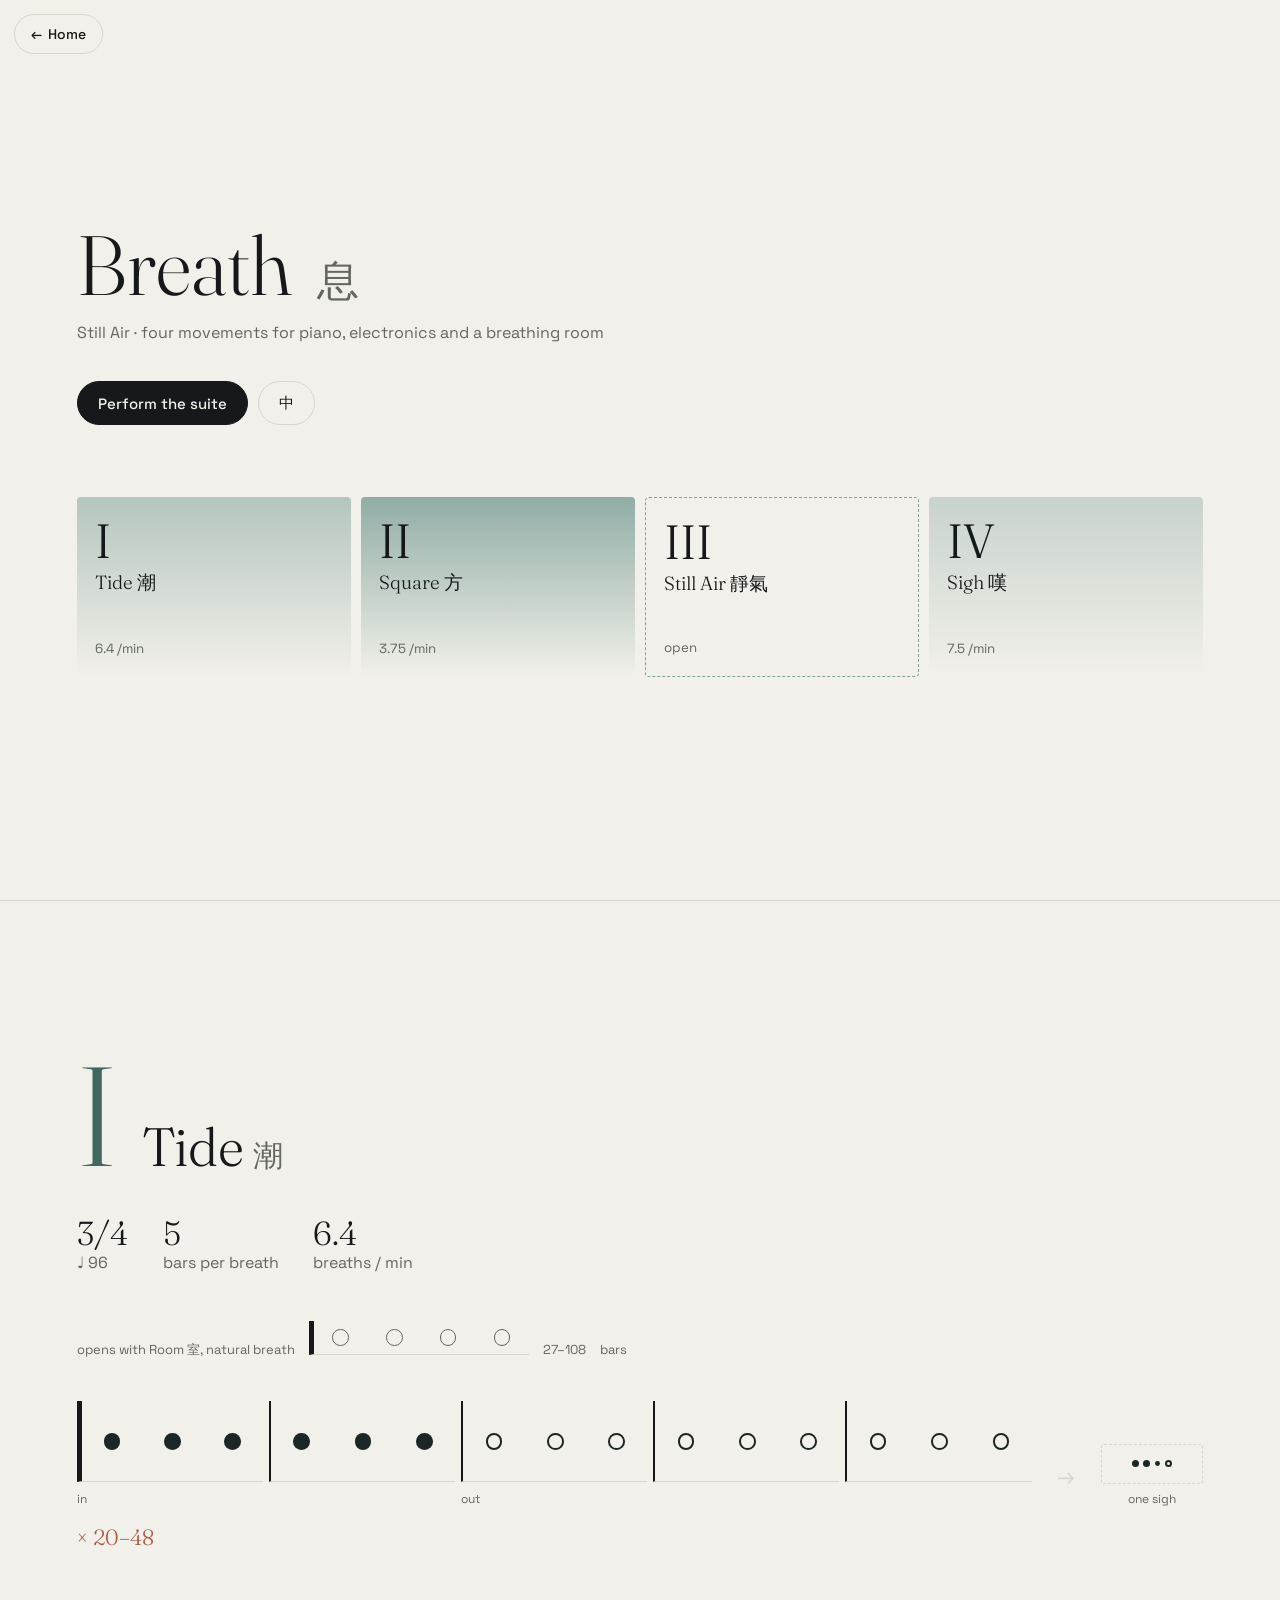
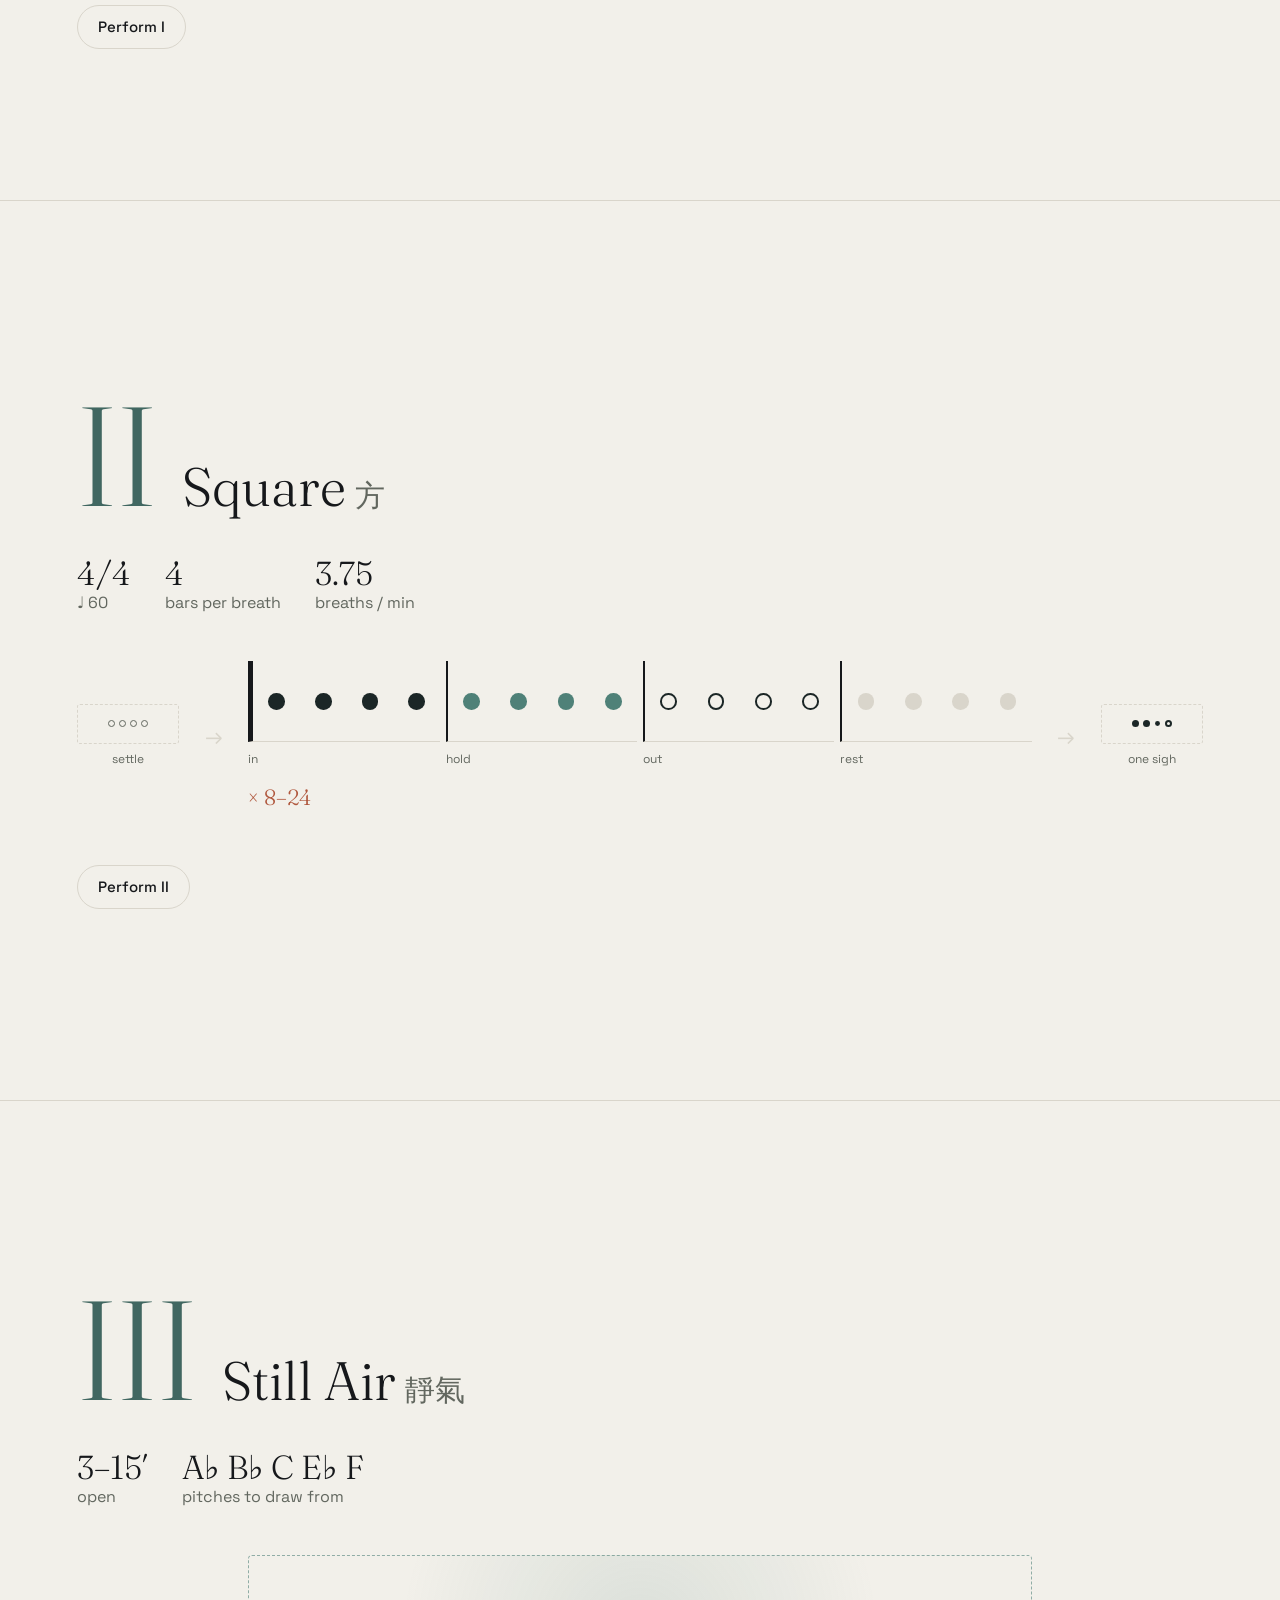
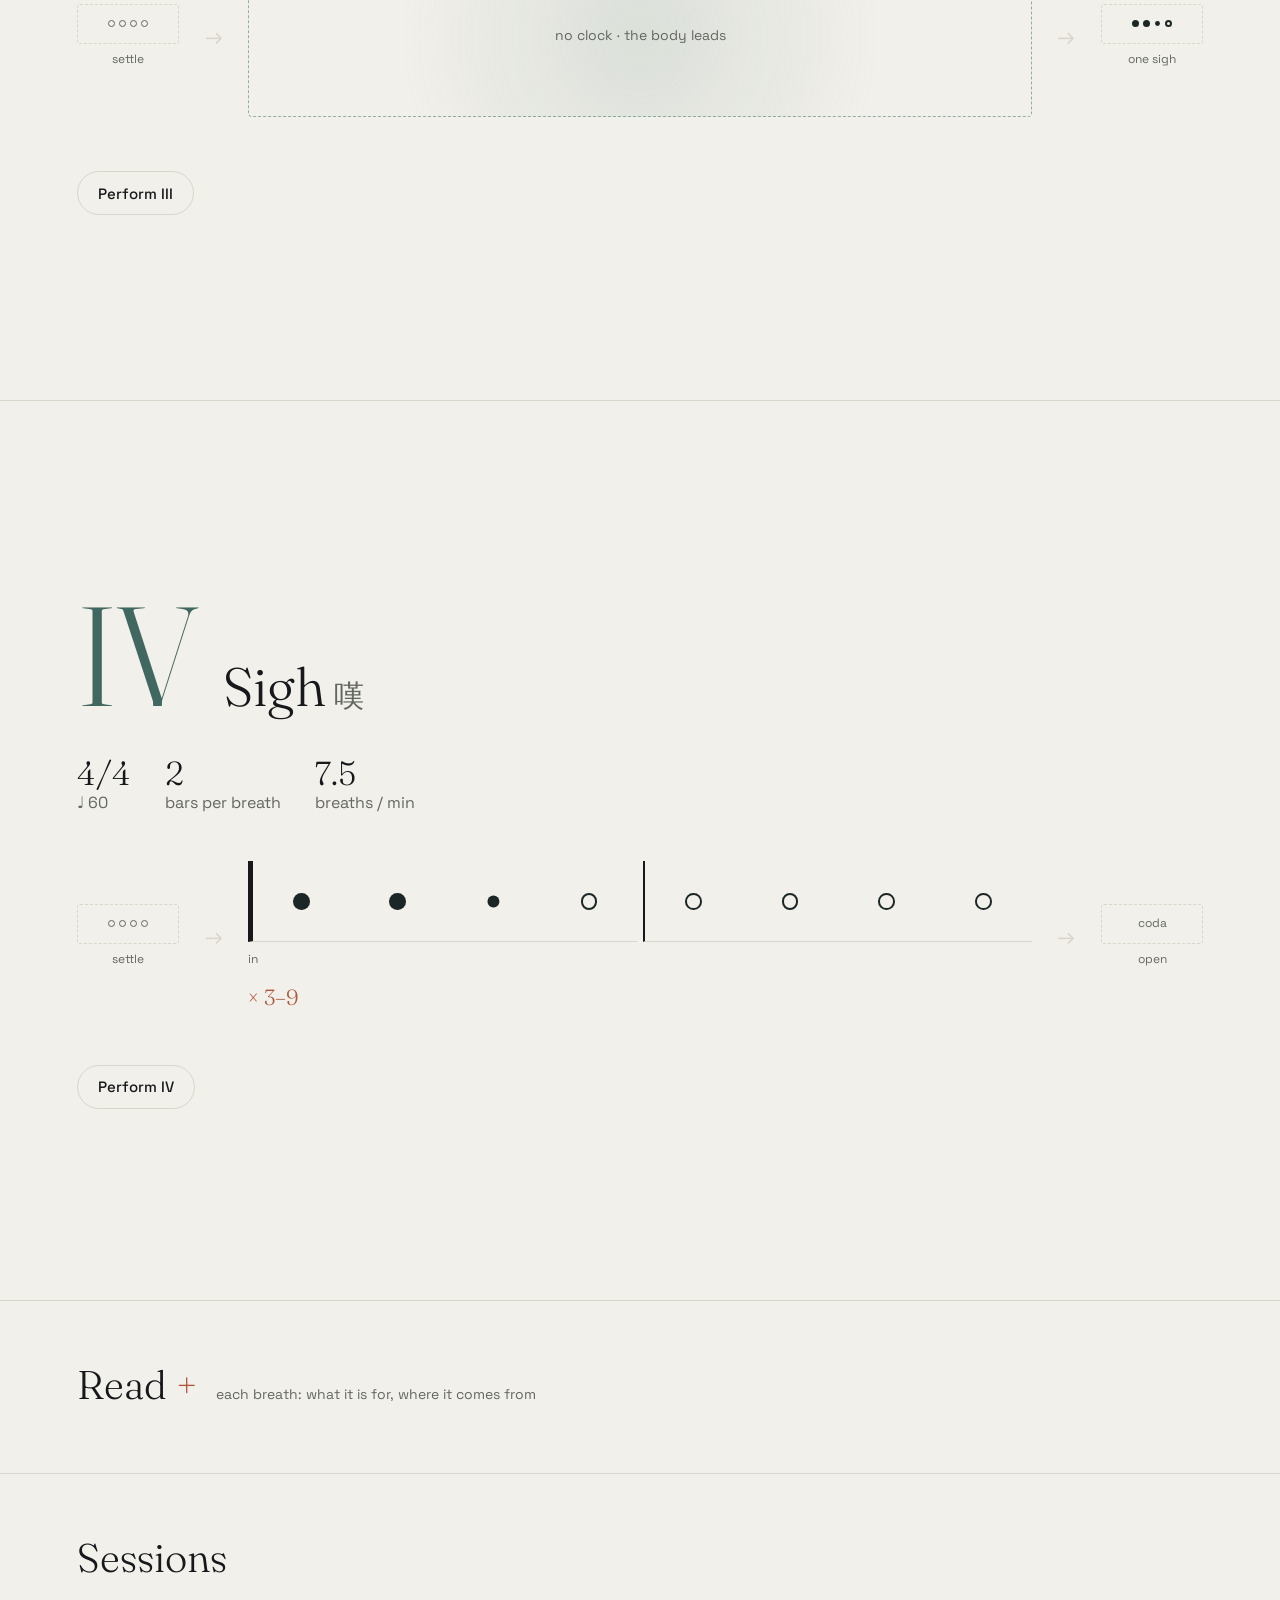
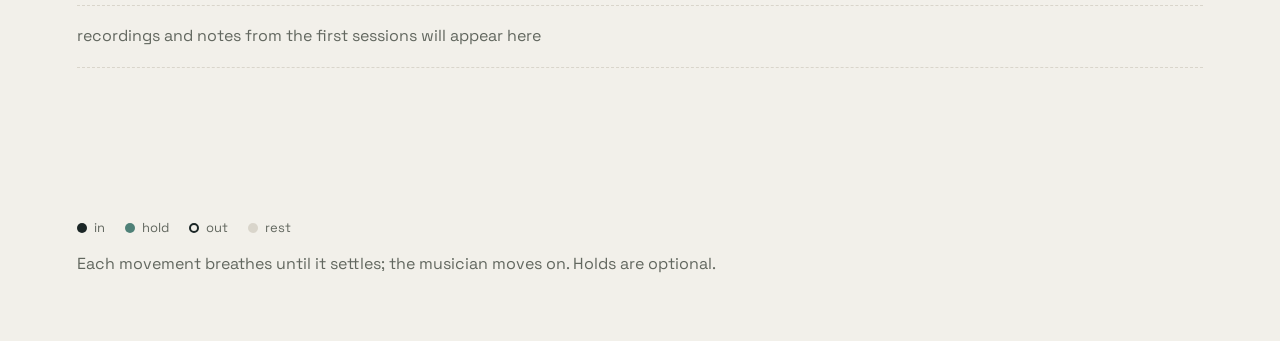
==== breath/index.html @ 127f2db3 "Work: Breath page (Still Air suite) with Read section and home button" ====
<!DOCTYPE html>
<html lang="en">
<head>
<meta charset="utf-8">
<meta name="viewport" content="width=device-width, initial-scale=1">
<title>Breath · Still Air</title>
<link rel="preconnect" href="https://fonts.googleapis.com">
<link href="https://fonts.googleapis.com/css2?family=Fraunces:opsz,wght@9..144,300;9..144,400&family=Space+Grotesk:wght@400;500&display=swap" rel="stylesheet">
<style>
/* VOICE  quiet, spacious, nocturnal; a suite you can walk through, one movement at a time
   IDEA   four rooms of a folio: each movement gets its own page, the breath drawn as bars and beats
   PICTURE one breath per movement, large: barlines, a dot per beat, filled for in, ring for out
   COLOUR night ground, moon-white breath, jade hold and electronics, clay for the one accent
   TYPE   Fraunces light for numerals and names, Space Grotesk for the little that is said */
:root{color-scheme:light dark;
  --bg:light-dark(#f2f0ea,#0d0f11);--ink:light-dark(#16181b,#ece8df);--mute:light-dark(#62675f,#8e948e);
  --line:light-dark(#1b2626,#f1ecdf);--elec:light-dark(#4f8178,#7fb0a5);--acc:light-dark(#b0583e,#e5b49c);
  --rule:light-dark(#d9d5cb,#23272b)}
:root[data-theme=light]{color-scheme:light}:root[data-theme=dark]{color-scheme:dark}
*{box-sizing:border-box;min-width:0}
html{scroll-snap-type:y proximity}
body{margin:0;background:var(--bg);color:var(--ink);font:16px/1.55 "Space Grotesk",system-ui,sans-serif;overflow-x:clip}
.pg{min-height:100vh;padding:clamp(28px,5vw,72px) max(6vw,18px);max-width:1340px;margin:0 auto;display:flex;flex-direction:column;justify-content:center;scroll-snap-align:start}

.home{position:fixed;top:max(14px,env(safe-area-inset-top));left:max(14px,env(safe-area-inset-left));z-index:8;display:inline-flex;align-items:center;gap:6px;min-height:40px;padding:0 16px;border-radius:20px;
  font:500 14px "Space Grotesk",sans-serif;color:var(--ink);text-decoration:none;border:1px solid var(--rule);background:color-mix(in srgb,var(--bg) 78%,transparent);backdrop-filter:blur(10px)}
.home:hover{border-color:var(--mute)}.home:focus-visible{outline:2px solid var(--acc);outline-offset:2px}
h1{font:300 clamp(40px,7vw,84px)/1 Fraunces,Georgia,serif;margin:0}h1 span{color:var(--mute);font-size:.5em;margin-left:.25em}
.sub{color:var(--mute);margin:14px 0 0}
.ctl{display:flex;flex-wrap:wrap;gap:10px;margin-top:clamp(24px,4vh,40px)}
button,.chip{font:500 15px "Space Grotesk",sans-serif;min-height:44px;padding:0 20px;border-radius:22px;border:1px solid var(--rule);
  background:transparent;color:var(--ink);cursor:pointer;display:inline-flex;align-items:center;text-decoration:none}
button:hover,.chip:hover{border-color:var(--mute)}button:focus-visible,.chip:focus-visible{outline:2px solid var(--acc);outline-offset:2px}
button.go{background:var(--ink);color:var(--bg);border-color:var(--ink)}
.idx{display:grid;grid-template-columns:repeat(4,minmax(0,1fr));gap:10px;margin-top:clamp(40px,8vh,90px)}
.tile{display:flex;flex-direction:column;gap:6px;padding:20px 18px 18px;border-radius:4px;min-height:clamp(120px,20vh,190px);text-decoration:none;color:var(--ink);
  background:linear-gradient(180deg,color-mix(in srgb,var(--elec) var(--a),transparent),transparent)}
.tile b{font:300 clamp(30px,4vw,48px)/1 Fraunces,serif}.tile span{font:300 19px/1.2 Fraunces,serif}.tile small{color:var(--mute);margin-top:auto}
.tile.open{background:none;border:1px dashed color-mix(in srgb,var(--elec) 70%,transparent)}
/* movement pages */
.mv{border-top:1px solid var(--rule)}
.mh{display:flex;align-items:baseline;gap:clamp(14px,2vw,28px);flex-wrap:wrap}
.num{font:300 clamp(64px,11vw,150px)/.9 Fraunces,serif;color:color-mix(in srgb,var(--elec) 75%,var(--ink))}
.nm{font:300 clamp(30px,4.4vw,54px)/1 Fraunces,serif}.nm span{color:var(--mute);font-size:.55em;margin-left:.3em}
.facts{display:flex;flex-wrap:wrap;gap:8px 34px;margin:clamp(20px,4vh,40px) 0 clamp(26px,5vh,54px);color:var(--mute)}
.facts b{display:block;font:300 clamp(24px,2.6vw,34px)/1.1 Fraunces,serif;color:var(--ink)}
.flow{display:flex;align-items:center;gap:clamp(10px,2vw,26px)}
.side{flex:none;width:clamp(56px,8vw,110px);display:flex;flex-direction:column;gap:6px;align-items:center;color:var(--mute);font-size:12px}
.side .mini{width:100%;height:40px;border:1px dashed var(--rule);border-radius:3px;display:flex;align-items:center;justify-content:center;gap:4px}
.arrow{flex:none;color:var(--rule);font-size:22px}
.main{flex:1}
.bars{display:flex;gap:6px}
.bx{flex:1 1 0;display:flex;flex-direction:column;gap:8px}
.dots{display:flex;justify-content:space-around;align-items:center;height:clamp(52px,9vh,84px);border-left:2px solid var(--ink);border-bottom:1px solid var(--rule)}
.bx:first-child .dots{border-left-width:5px}
.d{display:inline-block;width:var(--ds,clamp(10px,1.3vw,18px));height:var(--ds,clamp(10px,1.3vw,18px));border-radius:50%;flex:none}
.d.in{background:var(--line)}.d.topup{background:var(--line);transform:scale(.7)}.d.hold{background:var(--elec)}
.d.out{border:2px solid var(--line)}.d.rest{background:var(--rule)}.d.free{border:1px solid var(--mute)}
.pl{font-size:12px;color:var(--mute);min-height:16px}
.rep{margin-top:14px;font:300 22px Fraunces,serif;color:var(--acc)}
.field{height:clamp(110px,18vh,170px);border:1px dashed color-mix(in srgb,var(--elec) 60%,transparent);border-radius:4px;display:flex;align-items:center;justify-content:center;
  color:var(--mute);font-size:14px;background:radial-gradient(circle at 50% 50%,color-mix(in srgb,var(--elec) 14%,transparent),transparent 60%)}
.intro{display:flex;align-items:center;gap:14px;margin-bottom:22px;color:var(--mute);font-size:13px}
.intro .bars{flex:0 1 220px}.intro .dots{height:34px}
.pact{margin-top:clamp(28px,6vh,60px)}
.key{display:flex;flex-wrap:wrap;gap:8px 20px;color:var(--mute);font-size:13px;margin-top:22px}.key>span{display:flex;align-items:center;gap:7px}.key .d{--ds:10px}
.ses .nm{font-size:clamp(26px,3.4vw,40px)}
#slist{margin-top:clamp(18px,3vh,30px);display:grid;gap:0}
.srow{display:grid;grid-template-columns:120px 70px minmax(0,1fr) auto;gap:16px;align-items:baseline;padding:14px 0;border-bottom:1px solid var(--rule);color:var(--ink);text-decoration:none}
.srow:hover .st{color:var(--acc)}.srow small{color:var(--mute);font-size:13px}.srow .mvn{font:300 22px Fraunces,serif;color:var(--elec)}.srow .st{font:300 20px Fraunces,serif}
.sempty{color:var(--mute);padding:18px 0;border-top:1px dashed var(--rule);border-bottom:1px dashed var(--rule)}
@media(max-width:700px){.srow{grid-template-columns:70px minmax(0,1fr)}.srow small:first-child{grid-column:1/-1}}
.rd details summary{cursor:pointer;list-style:none;display:flex;align-items:baseline;gap:18px;flex-wrap:wrap;min-height:44px}
.rd details summary::-webkit-details-marker{display:none}.rd .nm{font-size:clamp(26px,3.4vw,40px)}
.rd .nm::after{content:" +";color:var(--acc)}.rd details[open] .nm::after{content:" −"}
.rd .hint{color:var(--mute);font-size:14px}
.rrow{display:grid;grid-template-columns:minmax(0,1.1fr) minmax(0,1.4fr) minmax(0,1.8fr);gap:10px 32px;padding:22px 0;border-bottom:1px solid var(--rule)}
.rrow:first-child{margin-top:clamp(16px,3vh,28px);border-top:1px solid var(--rule)}
.rrow b{display:block;font:300 22px/1.2 Fraunces,serif}.rrow small{display:block;color:var(--mute);font-size:13px;margin-top:4px}
.rrow .lb{display:block;font-size:12px;color:var(--elec);margin-bottom:4px}.rrow p{margin:0;font-size:15px;line-height:1.6}
.rd .note{color:var(--mute);font-size:14px;margin:22px 0 10px}
.src{color:var(--mute);font-size:13px;padding-left:20px;margin:0}.src a{color:var(--mute)}.src a:hover{color:var(--ink)}
@media(max-width:800px){.rrow{grid-template-columns:minmax(0,1fr)}}
/* perform: always night */
#pf{position:fixed;inset:0;z-index:9;background:#07080a;color:#ece8df;display:grid;grid-template-rows:auto 1fr auto;padding:clamp(14px,3vw,32px)}
#pf[hidden]{display:none}
.pt{display:flex;justify-content:space-between;gap:12px;font-size:15px;color:#8e948e}.pt b{color:#ece8df;font-weight:500}
.stage{display:grid;place-items:center;align-content:center;gap:clamp(16px,3vh,36px);text-align:center}
.orb{width:40vmin;height:40vmin;border-radius:50%;background:radial-gradient(circle,rgba(241,236,223,.9) 0,rgba(241,236,223,.18) 46%,rgba(127,176,165,0) 70%);transform:scale(.5);will-change:transform}
#ph{font:300 clamp(16px,2.4vh,22px) Fraunces,serif;color:#8e948e;min-height:1.4em}
#ce{font:300 clamp(24px,4.6vh,46px)/1.15 Fraunces,serif;max-width:24ch;text-wrap:balance;min-height:2.3em;transition:opacity .8s}
#cz{font-size:clamp(17px,2.8vh,26px);color:#c9c4b9;min-height:1.5em;transition:opacity .8s}
.dim{opacity:.28}
.pb{display:grid;gap:12px}
.prog{display:flex;height:6px;gap:4px}.prog span{flex:1;background:#23272b;border-radius:3px}.prog span.on{background:#e5b49c}.prog span.done{background:#4d5a57}
.pc{display:flex;flex-wrap:wrap;gap:8px;justify-content:center}
#pf button{color:#ece8df;border-color:#2d3237}#pf button.on{border-color:#e5b49c;color:#e5b49c}
@media(max-width:700px){.idx{grid-template-columns:repeat(2,minmax(0,1fr))}.flow{flex-direction:column;align-items:stretch}.side{width:auto;flex-direction:row}.side .mini{width:90px}.arrow{display:none}
  .dots{height:48px}.d{--ds:9px}}
@media(prefers-reduced-motion:reduce){#ce,#cz{transition:none}html{scroll-snap-type:none}}
</style>
</head>
<body>
<a class="home" href="/#work" aria-label="Back to home">← <span data-en="Home" data-zh="首頁"></span></a>
<header class="pg" id="top">
  <h1>Breath <span>息</span></h1>
  <p class="sub" data-en="Still Air · four movements for piano, electronics and a breathing room" data-zh="靜氣 · 為鋼琴、電子聲音與呼吸的房間而寫的四個樂章"></p>
  <div class="ctl"><button class="go" id="bSuite" data-en="Perform the suite" data-zh="演出全曲"></button><button id="bLang" aria-label="Switch language">中</button></div>
  <nav class="idx" id="idx" aria-label="Movements"></nav>
</header>
<main id="mvs"></main>
<section class="pg mv rd" id="read" aria-label="Read" style="min-height:auto">
  <details>
    <summary><span class="nm" data-en="Read" data-zh="閱讀"></span><span class="hint" data-en="each breath: what it is for, where it comes from" data-zh="每種呼吸：為何而用，從何而來"></span></summary>
    <div id="rdlist"></div>
    <p class="note" data-en="This is music, not treatment. Holds are optional; if you feel dizzy or tight, breathe your own way." data-zh="這是音樂，不是治療。屏息可選；若頭暈或胸悶，用自己的方式呼吸。"></p>
    <ol class="src" id="rdsrc"></ol>
  </details>
</section>
<section class="pg mv ses" id="sessions" aria-label="Sessions" style="min-height:auto">
  <div class="mh"><span class="nm" data-en="Sessions" data-zh="錄音與筆記"></span></div>
  <div id="slist"></div>
</section>
<footer class="pg" style="min-height:auto">
  <div class="key" id="key"></div>
  <p class="sub" data-en="Each movement breathes until it settles; the musician moves on. Holds are optional." data-zh="每個樂章呼吸到安定為止，由演奏者決定何時前進。屏息可選。"></p>
</footer>

<div id="pf" hidden>
  <div class="pt"><span id="psec"></span><span id="pcount"></span></div>
  <div class="stage"><div class="orb" id="orb"></div><div id="ph"></div><div id="ce"></div><div id="cz"></div></div>
  <div class="pb">
    <div class="prog" id="pbar"></div>
    <div class="pc">
      <button id="pPlay">Start</button><button id="pNext">Next ›</button><button id="pTone">Tone</button><button id="pExit">Exit</button>
    </div>
  </div>
</div>

<script>
{
const TLB = (function () {
var TXT = {
  pre:        ["No test here. If a breath feels wrong, breathe your own way.", "這不是測驗。哪一口氣不舒服，就用自己的方式。"],
  eyes:       ["Let your eyes close or rest low.", "讓眼睛關上，或輕輕垂下。"],
  already:    ["You're already breathing. Nothing to change.", "你已經在呼吸了，不用改變什麼。"],
  beside:     ["Let the sound sit beside your breath.", "讓聲音陪在你的呼吸旁邊。"],
  inSlow4:    ["In, slow...", "慢慢吸……"],
  outSlower6: ["Out, slower... longer than the in.", "更慢地吐……比吸氣更長。"],
  lowCount:   ["Let the low sound count for you now.", "現在讓低音替你數。"],
  musicCount: ["Let the music count for you now.", "現在讓音樂替你數。"],
  inSlow:     ["In, slow.", "慢慢吸。"],
  hum:        ["If you like, hum softly as you breathe out.", "如果你願意，吐氣時輕輕哼鳴。"],
  silent:     ["(silent from here)", "（從這裡開始靜默）"],
  boxIn:      ["Breathe in... two, three, four.", "吸氣……二、三、四。"],
  boxHold:    ["Hold, if that's easy... two, three, four.", "輕輕屏住，容易的話……二、三、四。"],
  boxOut:     ["Let it go... two, three, four.", "放掉……二、三、四。"],
  rest:       ["Rest.", "休息。"],
  tight:      ["Tight? Just breathe normally. That's fine.", "覺得緊？正常呼吸就好，沒關係。"],
  nobody:     ["Now nobody is counting. Breathe however you like.", "現在沒有人在數。想怎麼呼吸都可以。"],
  following:  ["(optional) The sound is following someone's breath.", "（可選）聲音正跟著某人的呼吸。"],
  sighIn:     ["Breathe in...", "吸氣……"],
  sighMore:   ["...and a little more.", "……再多一點。"],
  sighOut:    ["Long sigh out.", "長長吐一口氣。"],
  yours:      ["Breath is yours again. Wiggle your fingers.", "呼吸又是你自己的了。動一動手指。"],
  eyesOpen:   ["Open your eyes when you're ready.", "準備好了，就慢慢打開眼睛。"],
  gentleIn:   ["In, gently... four counts.", "溫柔地吸……四拍。"],
  gentleHold: ["Hold, only if it's comfortable.", "屏住，只在舒服的時候。"],
  longOut:    ["Long, slow out... let everything drop.", "長長地、慢慢地吐……全部放下。"],
  headLight:  ["Head light? Go back to your own breath.", "頭有點輕？回到自己的呼吸。"],
  settle:     ["Arrive. Breathe as you are.", "到了。照你現在的樣子呼吸。"],
  optout:     ["Dizzy or tight? Let the count go. Breathe your own way.", "頭暈或胸悶？不用再數。用自己的方式呼吸。"]
};

function cue(bars, beat, key) { return { bars: bars, beat: beat, key: key }; }
function ucue(at, key) { return { at: at, key: key }; }

// ---------------------------------------------------------------- pieces
function stillAirSections(entry) {
  return [
    { name: "Room", bpm: 72, meter: 4, bpb: 4, bars: 54, min: 27, max: 108, phases: [["free", 4]],
      cues: [cue(7, 1, "eyes"), cue(19, 1, "already"), cue(37, 1, "beside")] },
    { name: "Tide", bpm: 96, meter: 3, bpb: 15, bars: 32, min: 20, max: 48, phases: [["in", 6], ["out", 9]],
      cues: [cue([1, 2, 3], 1, "inSlow4"), cue([1, 2, 3], 7, "outSlower6"), cue(4, 1, "lowCount"),
             cue([5, 9, 13], 1, "inSlow"), cue(16, 1, "hum"), cue(17, 1, "silent")] },
    { name: "Square", bpm: 60, meter: 4, bpb: 16, bars: 15, min: 8, max: 24, phases: [["in", 4], ["hold", 4], ["out", 4], ["rest", 4]],
      cues: [cue("*", 1, "boxIn"), cue("*", 5, "boxHold"), cue("*", 9, "boxOut"), cue("*", 13, "rest"), cue(2, 13, "tight")] },
    entry
      ? { name: "Free piano", untimed: 180, min: 60, max: 600, cues: [ucue(0, "nobody")] }
      : { name: "Still Air", untimed: 360, min: 180, max: 900, cues: [ucue(0, "nobody"), ucue(180, "following")] },
    { name: "Sigh", bpm: 60, meter: 4, bpb: 8, bars: 6, min: 3, max: 9, phases: [["in", 2], ["top-up", 1], ["out", 5]],
      cues: [cue("*", 1, "sighIn"), cue("*", 3, "sighMore"), cue("*", 4, "sighOut")] },
    { name: "Coda", untimed: 72, min: 30, max: 180, cues: [ucue(0, "yours"), ucue(42, "eyesOpen")] }
  ];
}

// The suite: each movement alone gets a way in (4 bars of natural breath) and a way out (one sigh)
function settle(bpm, capture) {
  return { name: capture ? "Settle (capture)" : "Settle", auto: true, bpm: bpm, meter: 4, bpb: 4, bars: 4, phases: [["free", 4]], cues: [cue(1, 1, "settle")] };
}
function sighOut() {
  return { name: "Out", auto: true, bpm: 60, meter: 4, bpb: 8, bars: 1, phases: [["in", 2], ["top-up", 1], ["out", 5]],
           cues: [cue(1, 1, "sighIn"), cue(1, 3, "sighMore"), cue(1, 4, "sighOut")] };
}
function movement(n) {
  var all = stillAirSections(false);
  if (n === 1) return [all[0], all[1], sighOut()];
  if (n === 2) return [settle(60), all[2], sighOut()];
  if (n === 3) return [settle(60, true), all[3], sighOut()];
  return [settle(60), all[4], all[5]];
}

var PIECES = {
  stillair: { title: "Still Air", elec: "stillair", sections: stillAirSections(false) },
  m1: { title: "Still Air I. Tide", elec: "stillair", sections: movement(1) },
  m2: { title: "Still Air II. Square", elec: "stillair", sections: movement(2) },
  m3: { title: "Still Air III. Still Air", elec: "stillair", sections: movement(3) },
  m4: { title: "Still Air IV. Sigh", elec: "stillair", sections: movement(4) },
  entry:    { title: "Still Air - entry test (acoustic)", elec: "none", sections: stillAirSections(true) },
  breathclock: { title: "Breath Clock", elec: "breathclock", sections: [
    { name: "Arrival", bpm: 72, meter: 4, bpb: 4, bars: 54, phases: [["free", 4]],
      cues: [cue(7, 1, "eyes"), cue(19, 1, "already"), cue(37, 1, "beside")] },
    { name: "Box", bpm: 64, meter: 4, bpb: 16, bars: 16, phases: [["in", 4], ["hold", 4], ["out", 4], ["rest", 4]],
      cues: [cue("*", 1, "boxIn"), cue("*", 5, "boxHold"), cue("*", 9, "boxOut"), cue("*", 13, "rest"), cue(2, 13, "tight")] },
    { name: "Resonance", bpm: 90, meter: 3, bpb: 15, bars: 30, phases: [["in", 6], ["out", 9]],
      cues: [cue([1, 2, 3], 1, "inSlow4"), cue([1, 2, 3], 7, "outSlower6"), cue(4, 1, "musicCount"),
             cue([5, 9, 13], 1, "inSlow"), cue(16, 1, "hum"), cue(17, 1, "silent")] },
    { name: "4-7-8", bpm: 56, bpb: 19, bars: 10, phases: [["in", 4], ["hold", 7], ["out", 8]], restBars: [3, 6, 9, 10],
      cues: [cue([1, 2, 4, 5, 7, 8], 1, "gentleIn"), cue([1, 2, 4, 5, 7, 8], 5, "gentleHold"),
             cue([1, 2, 4, 5, 7, 8], 12, "longOut"), cue([3, 6, 9], 1, "headLight"), cue(10, 1, "silent")] },
    { name: "Dissolution", untimedUntil: 1110, cues: [ucue(0, "nobody")] },
    { name: "Return", bpm: 60, meter: 4, bpb: 8, bars: 3, phases: [["in", 2], ["top-up", 1], ["out", 5]],
      cues: [cue("*", 1, "sighIn"), cue("*", 3, "sighMore"), cue("*", 4, "sighOut")] },
    { name: "Coda", untimed: 66, cues: [ucue(0, "yours"), ucue(36, "eyesOpen")] }
  ] }
};

// ---------------------------------------------------------------- timeline
function barMatches(bars, bar) {
  if (bars === "*") return true;
  if (typeof bars === "number") return bars === bar;
  for (var i = 0; i < bars.length; i++) if (bars[i] === bar) return true;
  return false;
}

function phaseAt(sec, bar, beat) {
  // returns [name, isPhaseStart, phaseLengthBeats, beatIndexInPhase]
  if (sec.restBars && barMatches(sec.restBars, bar)) return ["rest (own breath)", beat === 1, sec.bpb, beat - 1];
  var b = beat;
  for (var i = 0; i < sec.phases.length; i++) {
    var len = sec.phases[i][1];
    if (b <= len) return [sec.phases[i][0], b === 1, len, b - 1];
    b -= len;
  }
  return ["?", false, 1, 0];
}

// click per beat: section start "bell", breath start "bar", barline or phase change "phase", else "beat"
function clickType(s, bar, beat) {
  if (bar === 1 && beat === 1) return "bell";
  if (beat === 1) return "bar";
  if (s.meter && (beat - 1) % s.meter === 0) return "phase";
  if (phaseAt(s, bar, beat)[1]) return "phase";
  return "beat";
}

// position in bars of the written meter: "bar:beat"
function barTag(s, bar, beat) {
  if (!s.meter) return bar + ":" + beat;
  var per = s.bpb / s.meter;
  return ((bar - 1) * per + Math.floor((beat - 1) / s.meter) + 1) + ":" + ((beat - 1) % s.meter + 1);
}

function buildTimeline(key) {
  var p = PIECES[key];
  var t = 0, i, j, s, out = { key: key, title: p.title, sections: [], cues: [], beats: [] };
  for (i = 0; i < p.sections.length; i++) {
    s = p.sections[i];
    var info = { idx: i, name: s.name, start: t, timed: !s.untimed && !s.untimedUntil, src: s };
    if (info.timed) {
      var beatSec = 60 / s.bpm;
      info.beatSec = beatSec;
      info.dur = s.bars * s.bpb * beatSec;
      for (var bar = 1; bar <= s.bars; bar++) {
        for (var beat = 1; beat <= s.bpb; beat++) {
          var bt = t + ((bar - 1) * s.bpb + (beat - 1)) * beatSec;
          var ph = phaseAt(s, bar, beat);
          var type = clickType(s, bar, beat);
          out.beats.push({ t: bt, type: type, sec: i, bar: bar, beat: beat, phase: ph[0] });
          var texts = [];
          for (j = 0; j < s.cues.length; j++) {
            var c = s.cues[j];
            if (c.beat === beat && barMatches(c.bars, bar)) texts.push(c.key);
          }
          if (texts.length) out.cues.push({ t: bt, sec: i, tag: (i + 1) + ":" + barTag(s, bar, beat), keys: texts });
        }
      }
    } else {
      info.dur = s.untimed ? s.untimed : (s.untimedUntil - t);
      for (j = 0; j < s.cues.length; j++) {
        out.cues.push({ t: t + s.cues[j].at, sec: i, tag: (i + 1) + ":+" + s.cues[j].at + "s", keys: [s.cues[j].key] });
      }
    }
    out.sections.push(info);
    t += info.dur;
  }
  out.total = t;
  return out;
}

function cueText(keys, lang) {
  var a = [];
  for (var i = 0; i < keys.length; i++) a.push(TXT[keys[i]][lang]);
  return a.join(" / ");
}

function fmt(sec) {
  if (sec < 0) sec = 0;
  var m = Math.floor(sec / 60), s = sec - m * 60;
  var ss = s.toFixed(1);
  if (s < 10) ss = "0" + ss;
  return m + ":" + ss;
}


  return { PIECES: PIECES, cueText: cueText, phaseAt: phaseAt, barMatches: barMatches, TXT: TXT };
})();
const $ = id => document.getElementById(id);
let lang = "en";
const PZ = { in: "吸", "top-up": "再吸", hold: "屏", out: "吐", rest: "歇", free: "自然" };
const MV = [
  { k: "m1", n: "I", main: "Tide", zh: "潮", rate: "6.4", alpha: "38%" },
  { k: "m2", n: "II", main: "Square", zh: "方", rate: "3.75", alpha: "60%" },
  { k: "m3", n: "III", main: "Still Air", zh: "靜氣", rate: "", alpha: "0%" },
  { k: "m4", n: "IV", main: "Sigh", zh: "嘆", rate: "7.5", alpha: "26%" }
];
const T = (en, zh) => `<span data-en="${en}" data-zh="${zh}"></span>`;
const secOf = (k, name) => TLB.PIECES[k].sections.find(s => s.name === name);

// one breath, as bars of the written meter with a dot per beat
function breathBars(src) {
  const m = src.meter, n = src.bpb / m; let html = "";
  for (let b = 0; b < n; b++) {
    let dots = ""; const first = TLB.phaseAt(src, 1, b * m + 1)[0], prev = b ? TLB.phaseAt(src, 1, b * m)[0] : null;
    for (let k = 1; k <= m; k++) dots += `<i class="d ${TLB.phaseAt(src, 1, b * m + k)[0].replace(/[^a-z]/g, "")}"></i>`;
    const lab = first === "free" || first === prev ? "" : first;
    html += `<div class="bx"><div class="dots">${dots}</div><span class="pl" data-en="${lab}" data-zh="${PZ[lab] || ""}"></span></div>`;
  }
  return `<div class="bars">${html}</div>`;
}
const settleMini = `<div class="side"><div class="mini">${"<i class='d free' style='--ds:7px'></i>".repeat(4)}</div>${T("settle", "安定")}</div>`;
const sighMini = `<div class="side"><div class="mini"><i class="d in" style="--ds:7px"></i><i class="d in" style="--ds:7px"></i><i class="d topup" style="--ds:7px"></i><i class="d out" style="--ds:7px"></i></div>${T("one sigh", "一次嘆息")}</div>`;
const arrow = `<span class="arrow">→</span>`;

function movementPage(m, i) {
  const secs = TLB.PIECES[m.k].sections, main = secs.find(s => s.name === m.main), src = main;
  let body, facts;
  if (main.untimed) {
    body = `<div class="field">${T("no clock · the body leads", "無時鐘 · 由身體引領")}</div>`;
    facts = `<div><b>${Math.round(src.min / 60)}–${Math.round(src.max / 60)}′</b>${T("open", "開放")}</div><div><b>A♭ B♭ C E♭ F</b>${T("pitches to draw from", "可用音")}</div>`;
  } else {
    body = breathBars(src) + `<div class="rep">× ${src.min}–${src.max}</div>`;
    facts = `<div><b>${src.meter}/4</b>♩ ${src.bpm}</div><div><b>${src.bpb / src.meter}</b>${T("bars per breath", "小節／每次呼吸")}</div><div><b>${m.rate}</b>${T("breaths / min", "每分鐘呼吸")}</div>`;
  }
  const first = secs[0], last = secs[secs.length - 1];
  const before = first.name === "Room"
    ? `<div class="intro">${T("opens with Room 室, natural breath", "以「室」開始，自然呼吸")}${breathBars(first)}<span>${first.min}–${first.max} ${lang === "zh" ? "" : ""}</span>${T("bars", "小節")}</div>` : "";
  const flow = `<div class="flow">${first.name.indexOf("Settle") === 0 ? settleMini + arrow : ""}<div class="main">${body}</div>${last.name === "Out" ? arrow + sighMini : last.name === "Coda" ? arrow + `<div class="side"><div class="mini">${T("coda", "尾聲")}</div>${T("open", "開放")}</div>` : ""}</div>`;
  return `<section class="pg mv" id="${m.k}" aria-label="${m.n} ${m.main}">
    <div class="mh"><span class="num">${m.n}</span><span class="nm">${m.main}<span>${m.zh}</span></span></div>
    <div class="facts">${facts}</div>${before}${flow}
    <div class="pact"><button data-play="${m.k}" data-en="Perform ${m.n}" data-zh="演出 ${m.n}"></button></div></section>`;
}
$("idx").innerHTML = MV.map(m => `<a class="tile${m.k === "m3" ? " open" : ""}" style="--a:${m.alpha}" href="#${m.k}"><b>${m.n}</b><span>${m.main} ${m.zh}</span><small>${m.rate ? m.rate + " /min" : "open"}</small></a>`).join("");
$("mvs").innerHTML = MV.map(movementPage).join("");
// Read: each breath, what it is for, where it comes from
const READ = [
  { n: "", name: "Room 室", m: ["natural breath, no count", "自然呼吸，不計數"],
    f: ["Arriving. No count, only noticing the breath that is already there.", "到場。不計數，只是覺察已經在發生的呼吸。"],
    o: ["Breath awareness in meditation; 數息, the Buddhist practice of counting breaths, begins here.", "源自冥想中的覺察呼吸；佛教的數息由此開始。"] },
  { n: "I", name: "Tide 潮", m: ["resonance breathing · in 4, out 6 · about 6 a minute", "共振呼吸 · 吸4 吐6 · 每分鐘約六次"],
    f: ["Slows the breath to the rate where heart rhythm and breathing rise and fall together; the longer exhale settles.", "把呼吸放慢到心跳節律與呼吸同起同落的速度；較長的吐氣讓人安定。"],
    o: ["Heart-rate-variability biofeedback research [1]; slow breathing under ten a minute is linked to calmer states [2]. Rosary prayer and yoga mantras fall near the same rate [3]. Humming on the exhale is bhramari, a yoga breath.",
        "心率變異度生物回饋研究 [1]；每分鐘少於十次的慢呼吸與較平靜的狀態相關 [2]。玫瑰經祈禱與瑜伽咒語的節奏也接近這個速度 [3]。吐氣時哼鳴，即瑜伽的蜂鳴呼吸（bhramari）。"] },
  { n: "II", name: "Square 方", m: ["box breathing · in, hold, out, rest · 4 each", "方形呼吸 · 吸、屏、吐、歇 · 各四拍"],
    f: ["An even count that steadies attention. The hold is always optional.", "均等的拍數，讓注意力穩定。屏息永遠可選。"],
    o: ["Equal-ratio breathing in yoga (sama vritti); widely taught in military and first-responder stress training. Its evidence is thinner: in a 2023 trial it lifted mood less than the exhale-led sigh [5].",
        "瑜伽中的等長呼吸（sama vritti）；也廣泛用於軍警與急救人員的壓力訓練。證據較少：2023 年一項試驗中，它對情緒的幫助不及以吐氣為主的嘆息 [5]。"] },
  { n: "III", name: "Still Air 靜氣", m: ["no clock · the body leads", "無時鐘 · 由身體引領"],
    f: ["Steering stops. Each body keeps its own pace, and the electronics follow one listener's heartbeat.", "不再引導。每個身體保持自己的步調，電子聲音跟隨一位聽眾的心跳。"],
    o: ["Biofeedback turned around: the body steers the sound, not the other way round. Zhuangzi: 真人之息以踵, the true person breathes from the heels.",
        "反轉的生物回饋：是身體引導聲音，而非相反。莊子：「真人之息以踵」。"] },
  { n: "IV", name: "Sigh 嘆", m: ["physiological sigh · two inhales, one long exhale", "生理嘆息 · 兩次吸氣，一次長吐"],
    f: ["A reset the body already makes on its own; it ends on a long exhale and brings everyone back.", "身體本來就會自行做的重新調整；以一個長長的吐氣結束，把大家帶回來。"],
    o: ["Respiratory physiology: sighs reopen the lungs every few minutes [4]. Practised five minutes a day, cyclic sighing lifted mood most in a 2023 trial [5].",
        "呼吸生理學：嘆息每隔幾分鐘重新撐開肺部 [4]。2023 年一項試驗中，每天練習五分鐘的循環嘆息對情緒的改善最大 [5]。"] }
];
const SRC = [
  ["Lehrer & Gevirtz (2014), Heart rate variability biofeedback: how and why does it work?", "https://pmc.ncbi.nlm.nih.gov/articles/PMC4104929/"],
  ["Zaccaro et al. (2018), How breath-control can change your life", "https://www.frontiersin.org/journals/human-neuroscience/articles/10.3389/fnhum.2018.00353/full"],
  ["Bernardi et al. (2001), Rosary prayer and yoga mantras, BMJ", "https://doi.org/10.1136/bmj.323.7327.1446"],
  ["Li et al. (2016), The peptidergic control circuit for sighing, Nature", "https://doi.org/10.1038/nature16964"],
  ["Balban et al. (2023), Brief structured respiration practices, Cell Reports Medicine", "https://pmc.ncbi.nlm.nih.gov/articles/PMC9873947/"]
];
$("rdlist").innerHTML = READ.map(r => `<div class="rrow"><div><b>${r.n ? r.n + " · " : ""}${r.name}</b><small>${T(r.m[0], r.m[1])}</small></div>
  <p><span class="lb">${T("for", "為何")}</span>${T(r.f[0], r.f[1])}</p><p><span class="lb">${T("from", "從何而來")}</span>${T(r.o[0], r.o[1])}</p></div>`).join("");
$("rdsrc").innerHTML = SRC.map(x => `<li><a href="${x[1]}" target="_blank" rel="noopener">${x[0]} ↗</a></li>`).join("");

// Sessions: add one line per session after you play. url can be SoundCloud, Bandcamp, a video, or "".
// { date: "2026-12-02", mv: "I", title: "Tide, first room", place: "Coyoacán", url: "https://..." }
const SESSIONS = [];
$("slist").innerHTML = SESSIONS.length
  ? SESSIONS.map(x => `<a class="srow" href="${x.url || "#sessions"}"><small>${x.date}</small><span class="mvn">${x.mv}</span><span class="st">${x.title}</span><small>${x.place || ""}${x.url ? " ↗" : ""}</small></a>`).join("")
  : `<div class="sempty">${T("recordings and notes from the first sessions will appear here", "首批演出的錄音與筆記將在此發佈")}</div>`;
$("key").innerHTML = ["in", "hold", "out", "rest"].map(p => `<span><i class="d ${p}"></i>${T(p, PZ[p])}</span>`).join("");

function setLang(l) {
  lang = l; document.documentElement.lang = l === "zh" ? "zh-Hant" : "en";
  document.querySelectorAll("[data-en]").forEach(e => e.textContent = e.dataset[l]);
  $("bLang").textContent = l === "en" ? "中" : "EN";
}
setLang("en");
$("bLang").onclick = () => setLang(lang === "en" ? "zh" : "en");

// ------------------------------------------------------------- perform: follows the breath, moves on with Next
const ease = x => 0.5 - 0.5 * Math.cos(Math.PI * Math.min(1, Math.max(0, x)));
const P = { secs: null, i: 0, breath: 1, pos: 0, el: 0, playing: false, pending: false, last: 0, ac: null, tone: false, g: null, cue: null, cueAt: 0, beat: -1, raf: 0 };
function envOf(src, pos) {
  const beat = Math.floor(pos) + 1, ph = TLB.phaseAt(src, 1, beat), f = (ph[3] + pos - Math.floor(pos)) / ph[2];
  const sigh = src.phases.some(p => p[0] === "top-up");
  return { name: ph[0], v: ph[0] === "free" ? 0.45 + 0.25 * Math.sin(2 * Math.PI * P.el / 5) : ph[0] === "in" ? (sigh ? .8 : 1) * ease(f) : ph[0] === "top-up" ? .8 + .2 * ease(f) : ph[0] === "hold" ? 1 : ph[0] === "out" ? 1 - ease(f) : 0 };
}
function enter(i) {
  if (i >= P.secs.length) { P.playing = false; P.i = P.secs.length - 1; P.done = true; $("pPlay").textContent = "Start"; return; }
  P.i = i; P.breath = 1; P.pos = 0; P.el = 0; P.pending = false; P.beat = -1; P.uc = 0;
  $("pbar").innerHTML = P.secs.map((s, k) => `<span class="${k < i ? "done" : k === i ? "on" : ""}"></span>`).join("");
}
function showCue(keys) { P.cue = keys; P.cueAt = P.el; }
function step(dt) {
  const s = P.secs[P.i]; P.el += dt;
  if (s.untimed) {
    while (P.uc < s.cues.length && s.cues[P.uc].at <= P.el) showCue([s.cues[P.uc++].key]);
    if (P.pending || (s.max && P.el >= s.max)) enter(P.i + 1);
    return;
  }
  P.pos += dt * s.bpm / 60;
  if (P.pos >= s.bpb) {
    P.pos -= s.bpb; P.breath++; P.beat = -1;
    const cap = s.auto ? s.bars : s.max || 1e9;
    if (P.pending || P.breath > cap) { const carry = P.pos * 60 / s.bpm; enter(P.i + 1); if (!P.done) step(carry); return; }
  }
  const beat = Math.floor(P.pos) + 1;
  if (beat !== P.beat) {
    P.beat = beat; const k = [];
    for (const c of s.cues) if (c.beat === beat && TLB.barMatches(c.bars, P.breath)) k.push(c.key);
    if (k.length) showCue(k);
  }
}
function frame(now) {
  const dt = Math.min(0.1, (now - P.last) / 1000); P.last = now;
  if (P.playing) step(dt);
  const s = P.secs[P.i];
  let e = s.untimed ? { name: "free", v: 0.35 + 0.08 * Math.sin(2 * Math.PI * 0.1 * P.el) } : envOf(s, P.pos);
  $("orb").style.transform = "scale(" + (0.42 + 0.58 * e.v).toFixed(3) + ")";
  const key = e.name.indexOf("rest") === 0 ? "rest" : e.name;
  $("ph").textContent = P.done ? "· 完 ·" : (key === "free" ? "" : key + "  ·  " + (PZ[key] || ""));
  $("psec").textContent = P.title + "  ·  " + s.name.replace(" (capture)", "");
  $("pcount").textContent = P.pending ? (lang === "zh" ? "呼吸結束後前進" : "next at the breath end") :
    s.untimed ? "" : (s.phases[0][0] === "free" ? "" : (lang === "zh" ? "第 " + P.breath + " 次呼吸" : "breath " + P.breath) + (s.min && !s.auto ? (P.breath >= s.min ? "  ·  ready" : "") : ""));
  if (P.cue) { $("ce").textContent = TLB.cueText(P.cue, 0); $("cz").textContent = TLB.cueText(P.cue, 1); $("ce").className = $("cz").className = (P.el - P.cueAt > 9 || P.el < P.cueAt ? "dim" : ""); }
  if (P.g) P.g.gain.setTargetAtTime(P.tone && P.playing && !s.untimed && e.name !== "free" ? 0.12 * e.v : 0, P.ac.currentTime, 0.05);
  P.raf = requestAnimationFrame(frame);
}
async function openPerform(k) {
  const pc = TLB.PIECES[k]; P.secs = pc.sections; P.title = pc.title.replace("Still Air ", "");
  P.done = false; P.playing = false; P.cue = ["pre"]; P.cueAt = 0; enter(0);
  $("pPlay").textContent = "Start"; $("pf").hidden = false;
  try {
    if (!P.ac) {
      P.ac = new AudioContext(); P.g = P.ac.createGain(); P.g.gain.value = 0; P.g.connect(P.ac.destination);
      [220, 330].forEach((f, j) => { const o = P.ac.createOscillator(), v = P.ac.createGain(); o.frequency.value = f; v.gain.value = j ? .5 : 1; o.connect(v).connect(P.g); o.start(); });
    }
    await P.ac.resume();
  } catch (e) { P.ac = null; P.g = null; }
  try { await document.documentElement.requestFullscreen(); } catch (e) {}
  try { P.lock = await navigator.wakeLock.request("screen"); } catch (e) {}
  cancelAnimationFrame(P.raf); P.last = performance.now(); P.raf = requestAnimationFrame(frame);
}
function closePerform() {
  P.playing = false; $("pf").hidden = true; cancelAnimationFrame(P.raf); if (P.g) P.g.gain.value = 0;
  try { if (document.fullscreenElement) document.exitFullscreen(); } catch (e) {}
  try { P.lock && P.lock.release(); } catch (e) {}
}
function play() {
  if (P.done) { P.done = false; enter(0); }
  P.playing = !P.playing; $("pPlay").textContent = P.playing ? "Pause" : "Resume";
}
function next() { if (P.playing) P.pending = true; }
$("bSuite").onclick = () => openPerform("stillair");
document.querySelectorAll("[data-play]").forEach(b => b.onclick = () => openPerform(b.dataset.play));
$("pPlay").onclick = play; $("pNext").onclick = next; $("pExit").onclick = closePerform;
$("pTone").onclick = () => { P.tone = !P.tone && !!P.g; $("pTone").classList.toggle("on", P.tone); };
document.addEventListener("keydown", e => {
  if ($("pf").hidden) return;
  if (e.key === " ") { e.preventDefault(); play(); }
  else if (e.key === "ArrowRight" || e.key === "n" || e.key === "N") next();
  else if (e.key === "t" || e.key === "T") $("pTone").onclick();
  else if (e.key === "Escape") closePerform();
});
}
</script>
</body>
</html>
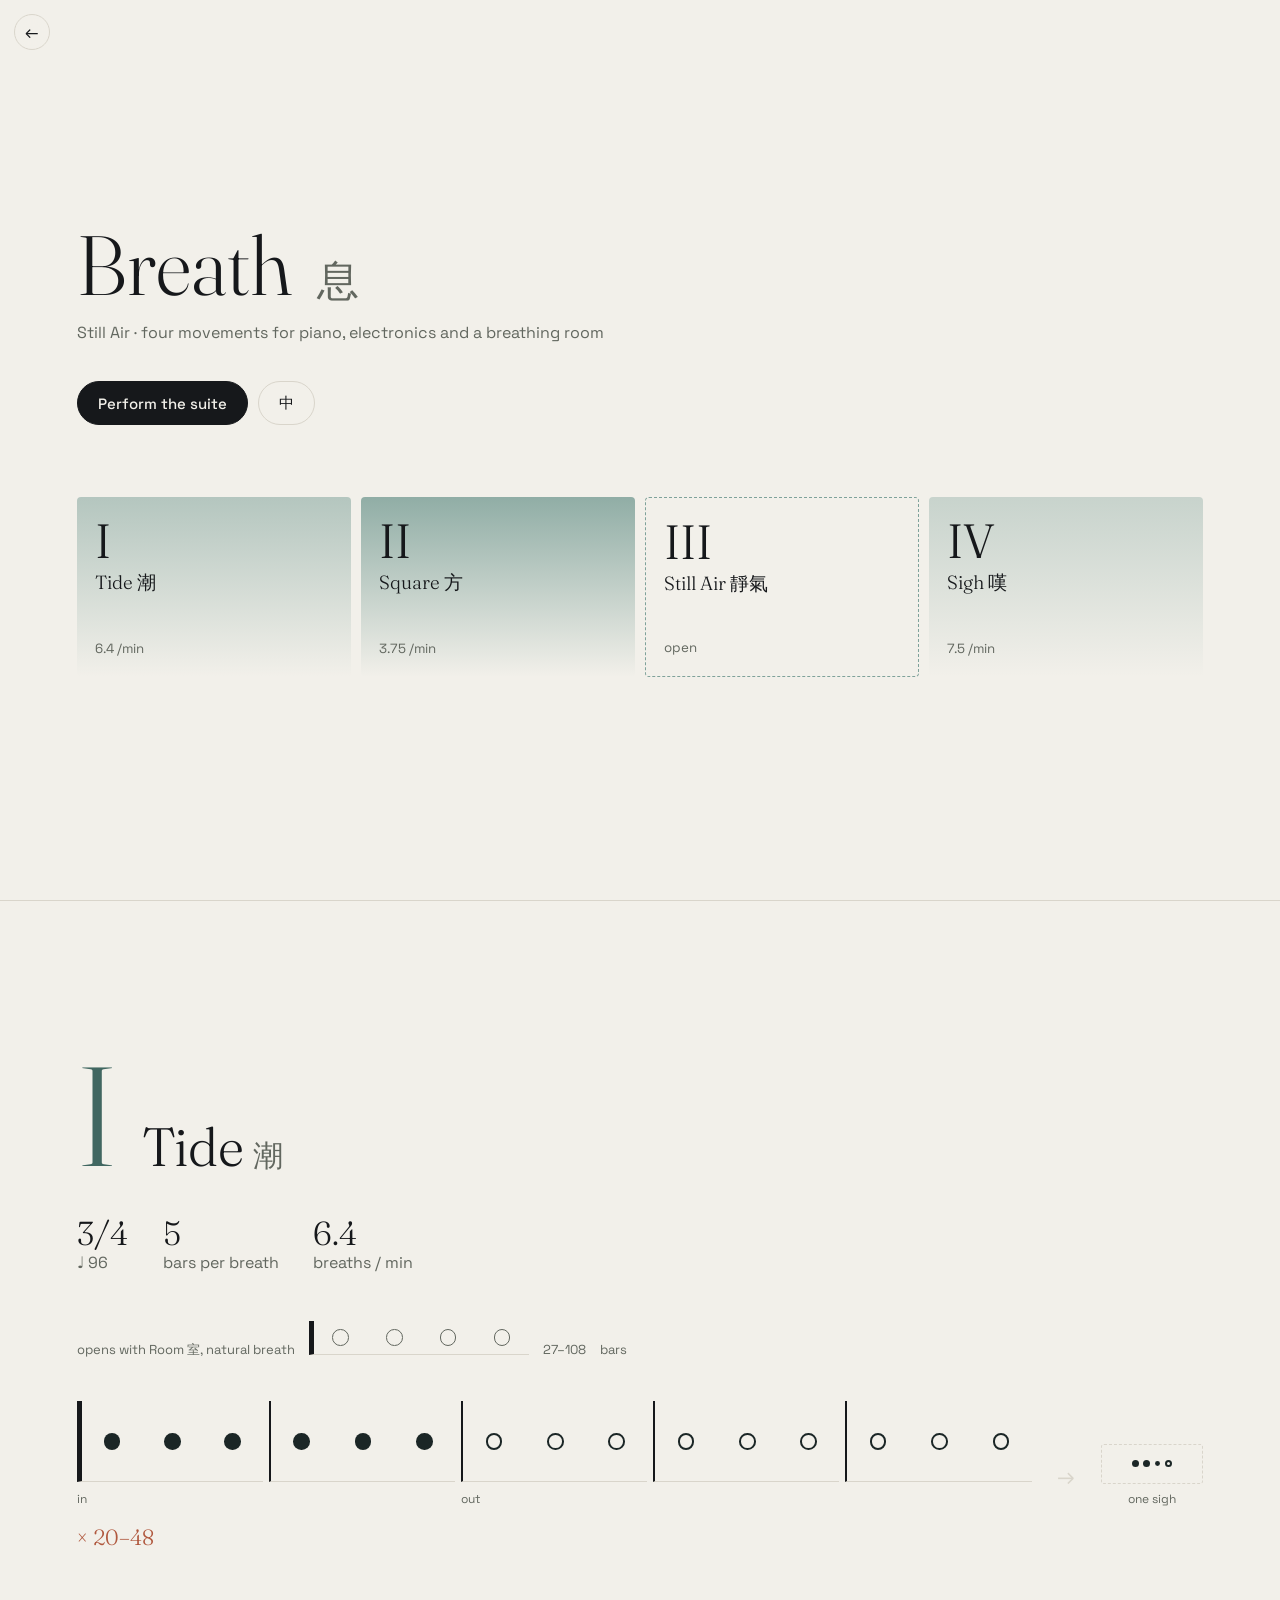
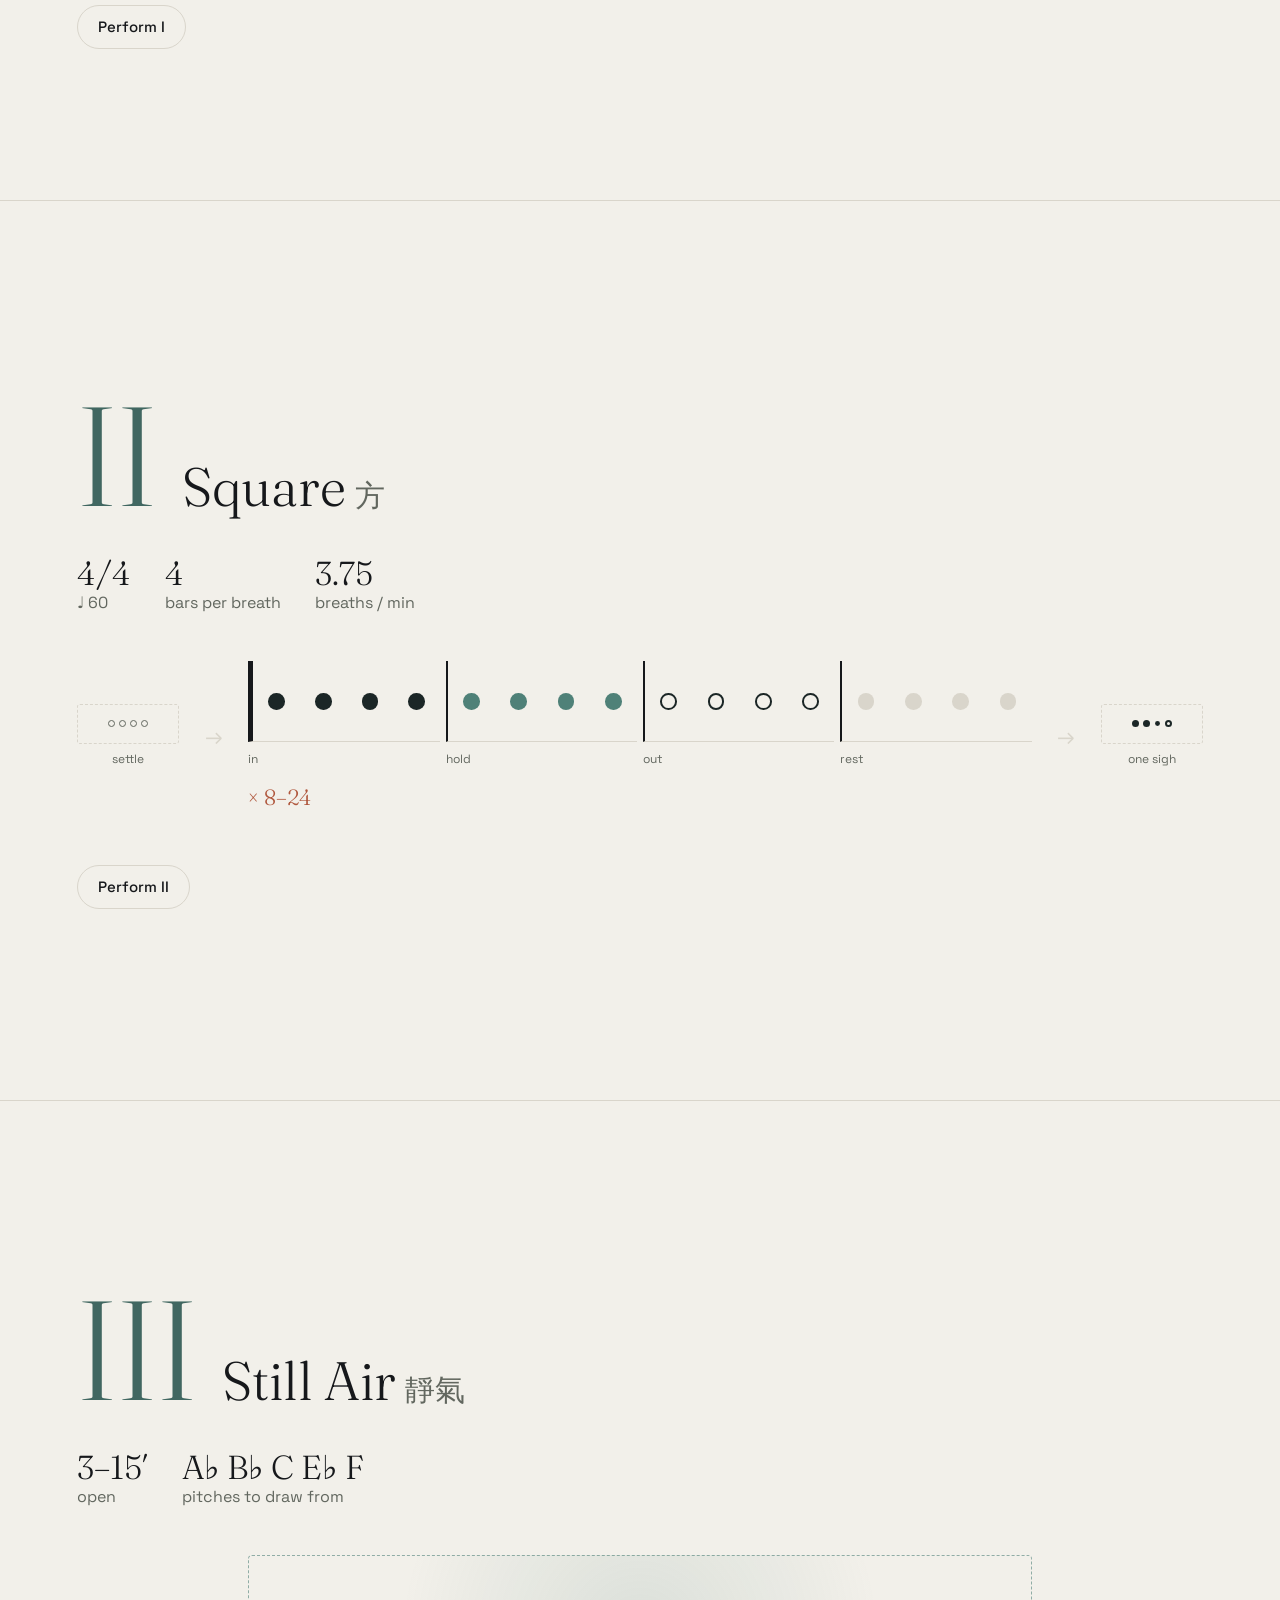
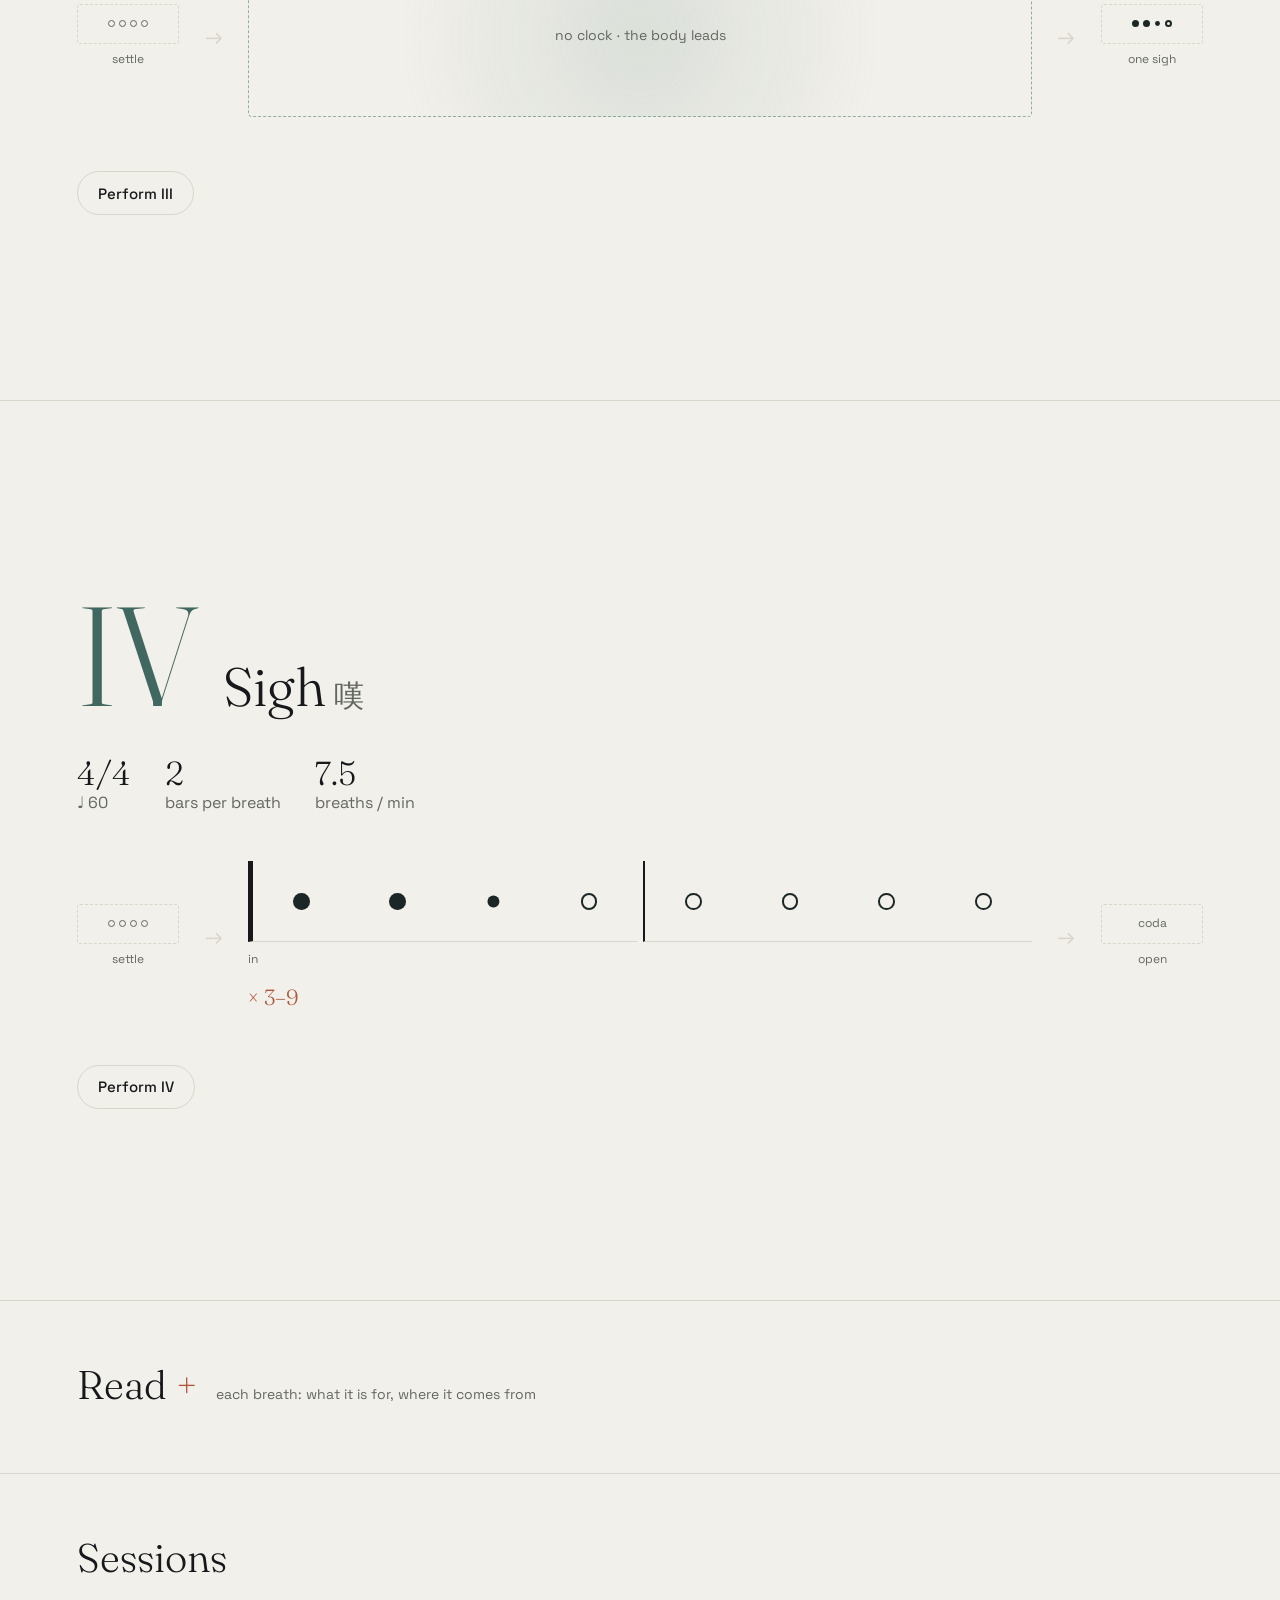
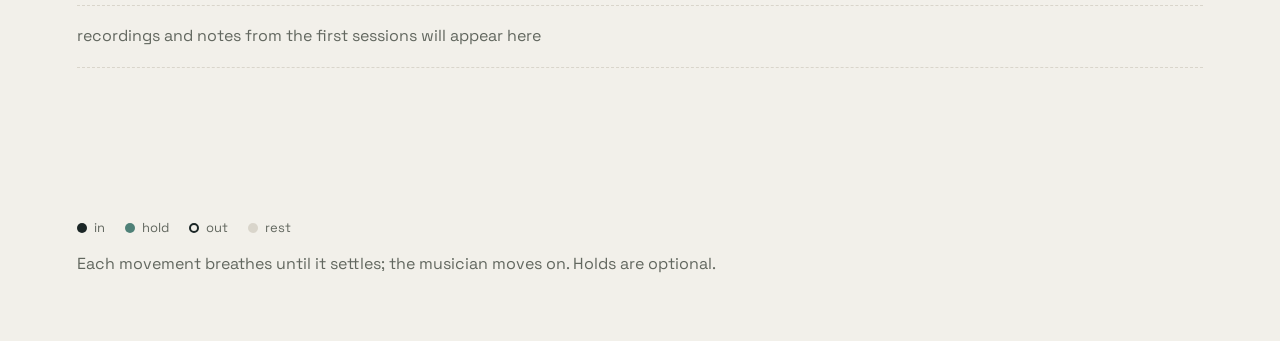
==== commit fc043dc6: "Breath: small round back button" ====
--- a/breath/index.html
+++ b/breath/index.html
@@ -22,8 +22,8 @@
 body{margin:0;background:var(--bg);color:var(--ink);font:16px/1.55 "Space Grotesk",system-ui,sans-serif;overflow-x:clip}
 .pg{min-height:100vh;padding:clamp(28px,5vw,72px) max(6vw,18px);max-width:1340px;margin:0 auto;display:flex;flex-direction:column;justify-content:center;scroll-snap-align:start}
 
-.home{position:fixed;top:max(14px,env(safe-area-inset-top));left:max(14px,env(safe-area-inset-left));z-index:8;display:inline-flex;align-items:center;gap:6px;min-height:40px;padding:0 16px;border-radius:20px;
-  font:500 14px "Space Grotesk",sans-serif;color:var(--ink);text-decoration:none;border:1px solid var(--rule);background:color-mix(in srgb,var(--bg) 78%,transparent);backdrop-filter:blur(10px)}
+.home{position:fixed;top:max(14px,env(safe-area-inset-top));left:max(14px,env(safe-area-inset-left));z-index:8;display:inline-flex;align-items:center;justify-content:center;width:36px;height:36px;padding:0;border-radius:50%;
+  font:400 17px/1 "Space Grotesk",sans-serif;color:var(--ink);text-decoration:none;border:1px solid var(--rule);background:color-mix(in srgb,var(--bg) 78%,transparent);backdrop-filter:blur(10px)}
 .home:hover{border-color:var(--mute)}.home:focus-visible{outline:2px solid var(--acc);outline-offset:2px}
 h1{font:300 clamp(40px,7vw,84px)/1 Fraunces,Georgia,serif;margin:0}h1 span{color:var(--mute);font-size:.5em;margin-left:.25em}
 .sub{color:var(--mute);margin:14px 0 0}
@@ -101,7 +101,7 @@
 </style>
 </head>
 <body>
-<a class="home" href="/#work" aria-label="Back to home">← <span data-en="Home" data-zh="首頁"></span></a>
+<a class="home" href="/#work" aria-label="Back" title="Back" onclick="if(document.referrer.indexOf(location.origin)===0&&history.length>1){history.back();return false}">←</a>
 <header class="pg" id="top">
   <h1>Breath <span>息</span></h1>
   <p class="sub" data-en="Still Air · four movements for piano, electronics and a breathing room" data-zh="靜氣 · 為鋼琴、電子聲音與呼吸的房間而寫的四個樂章"></p>
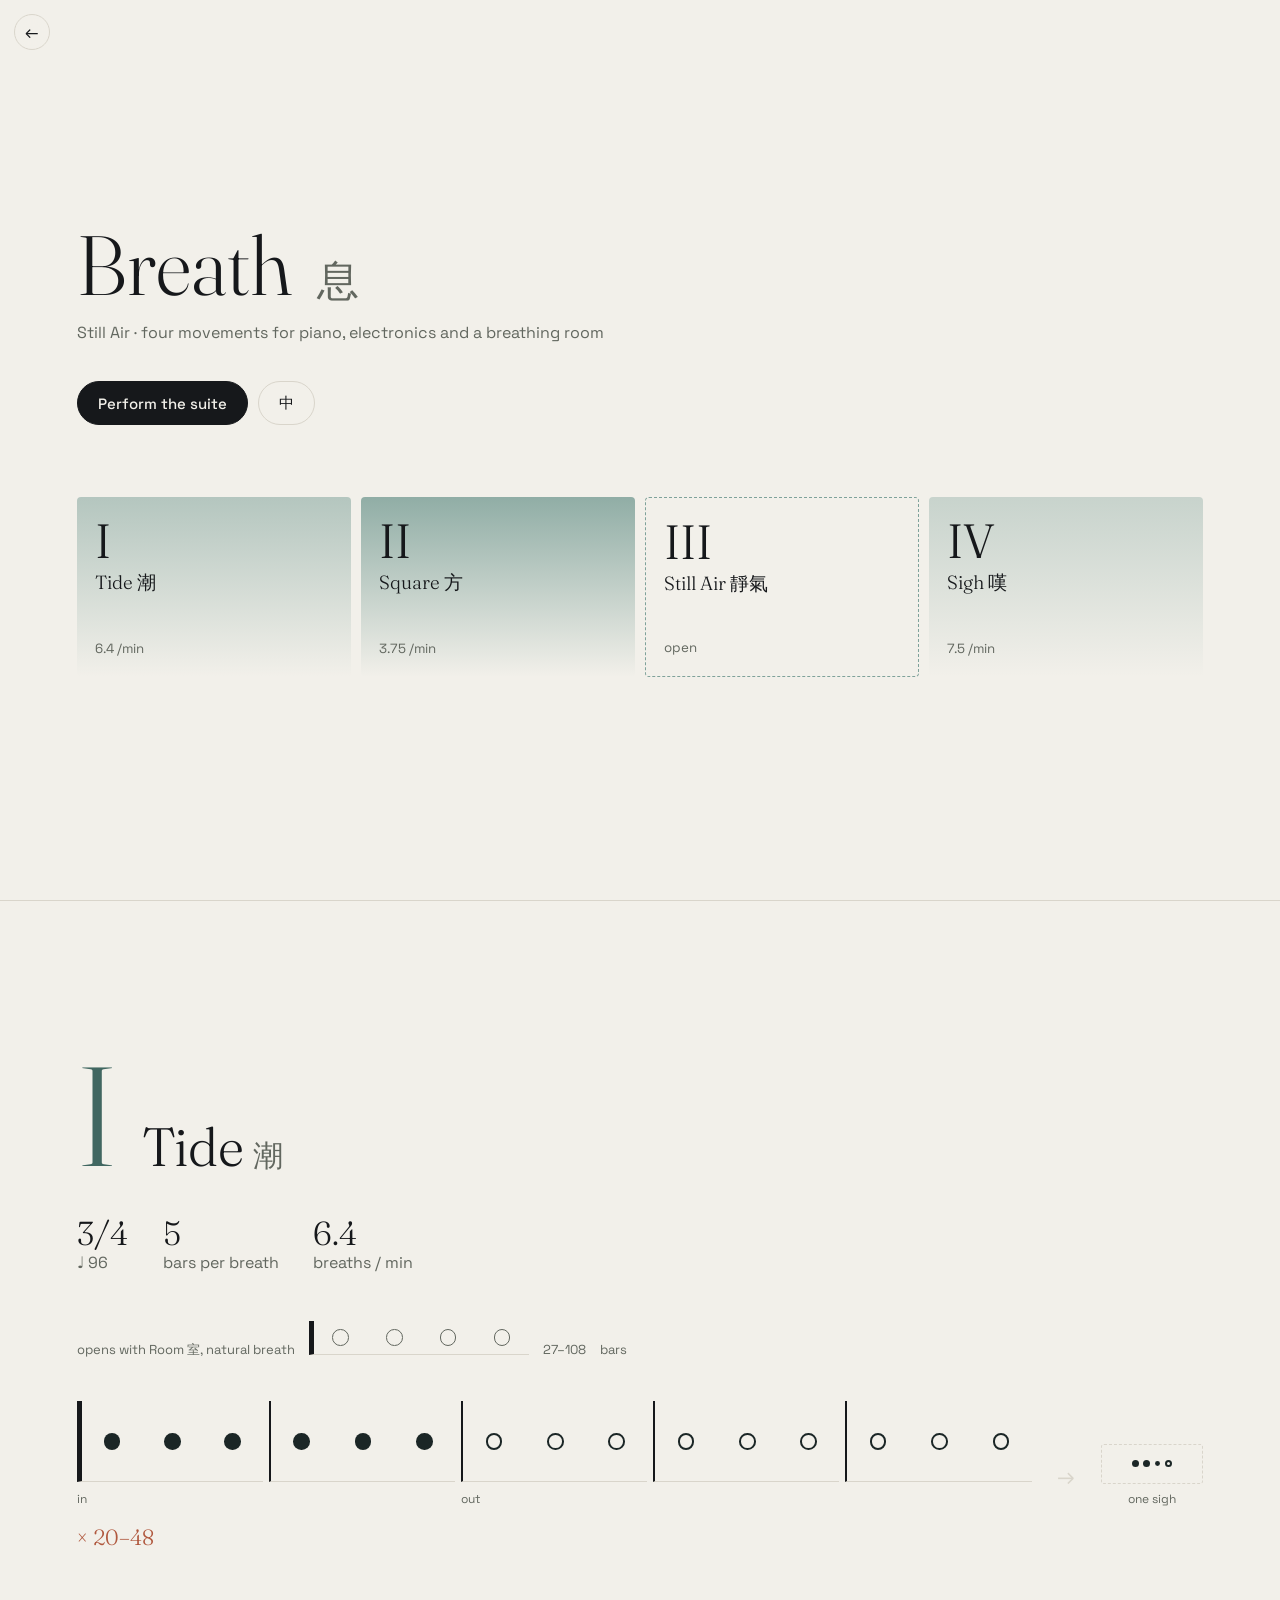
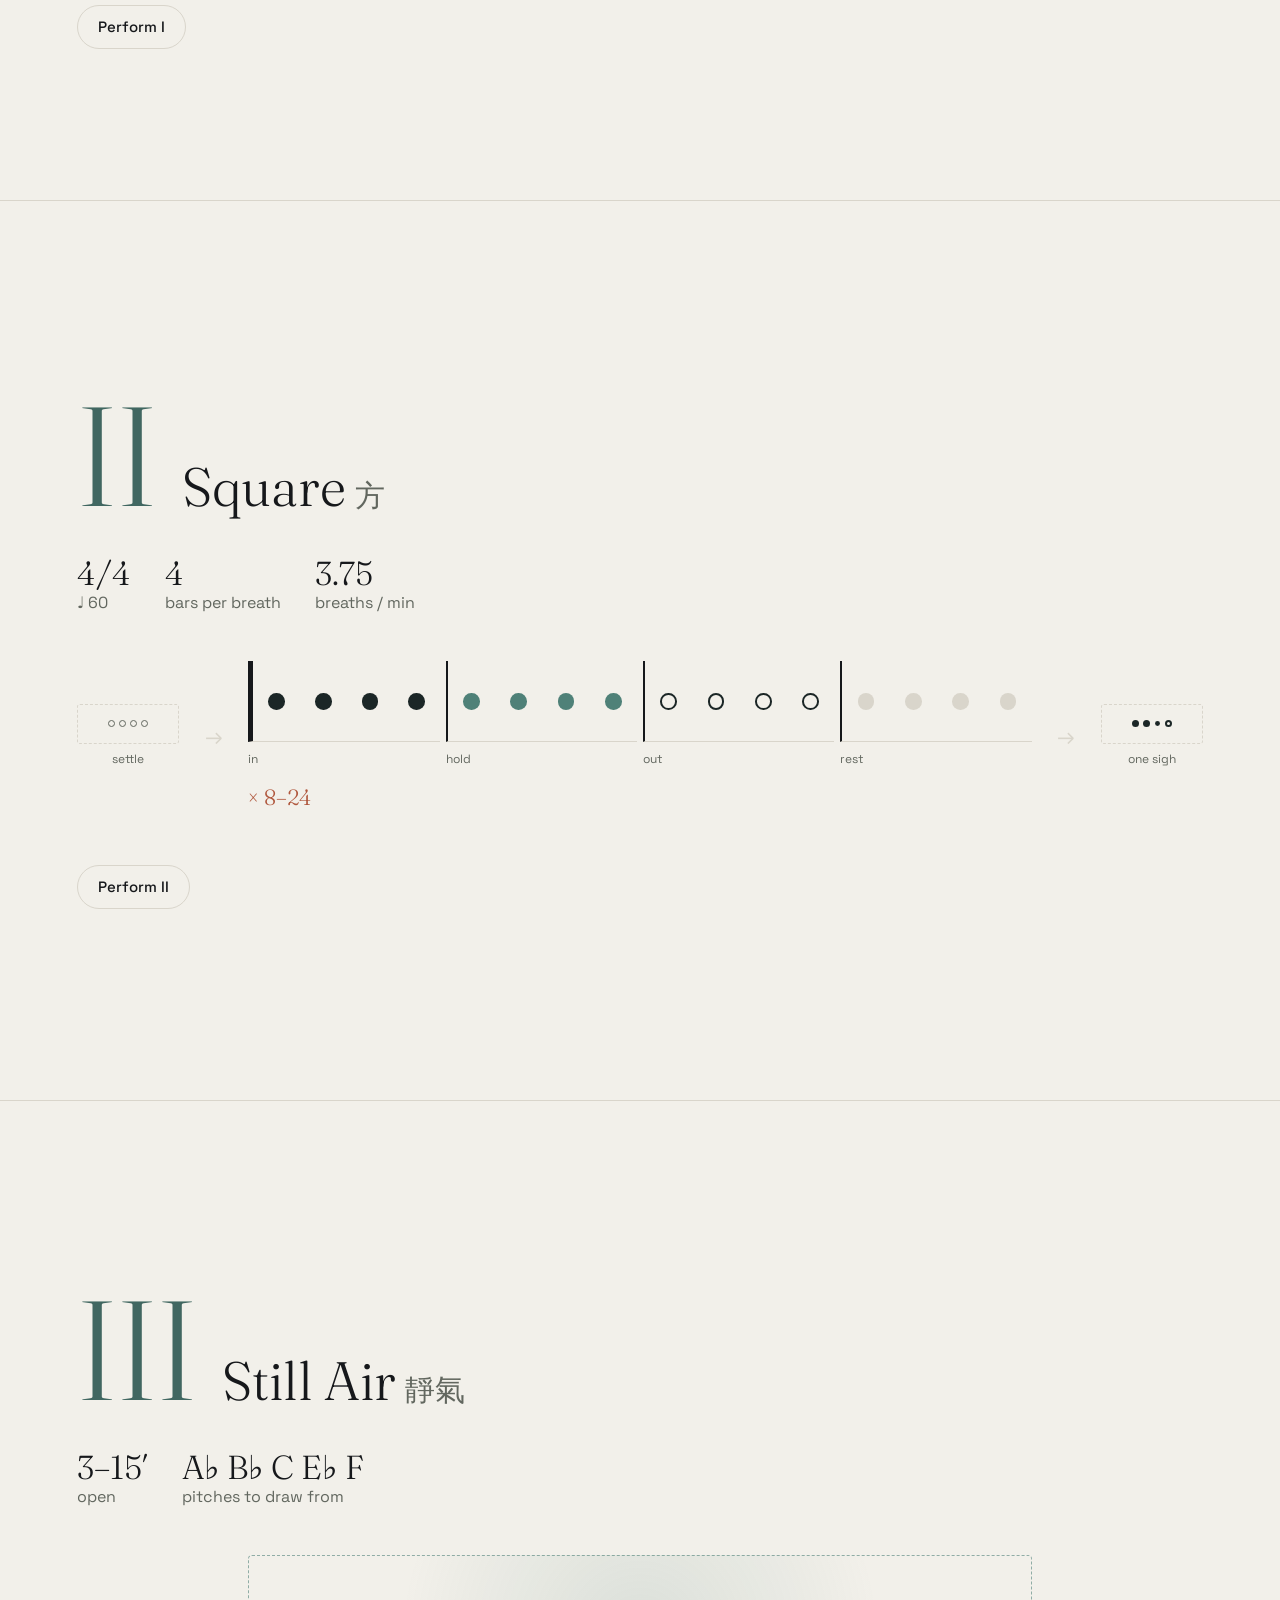
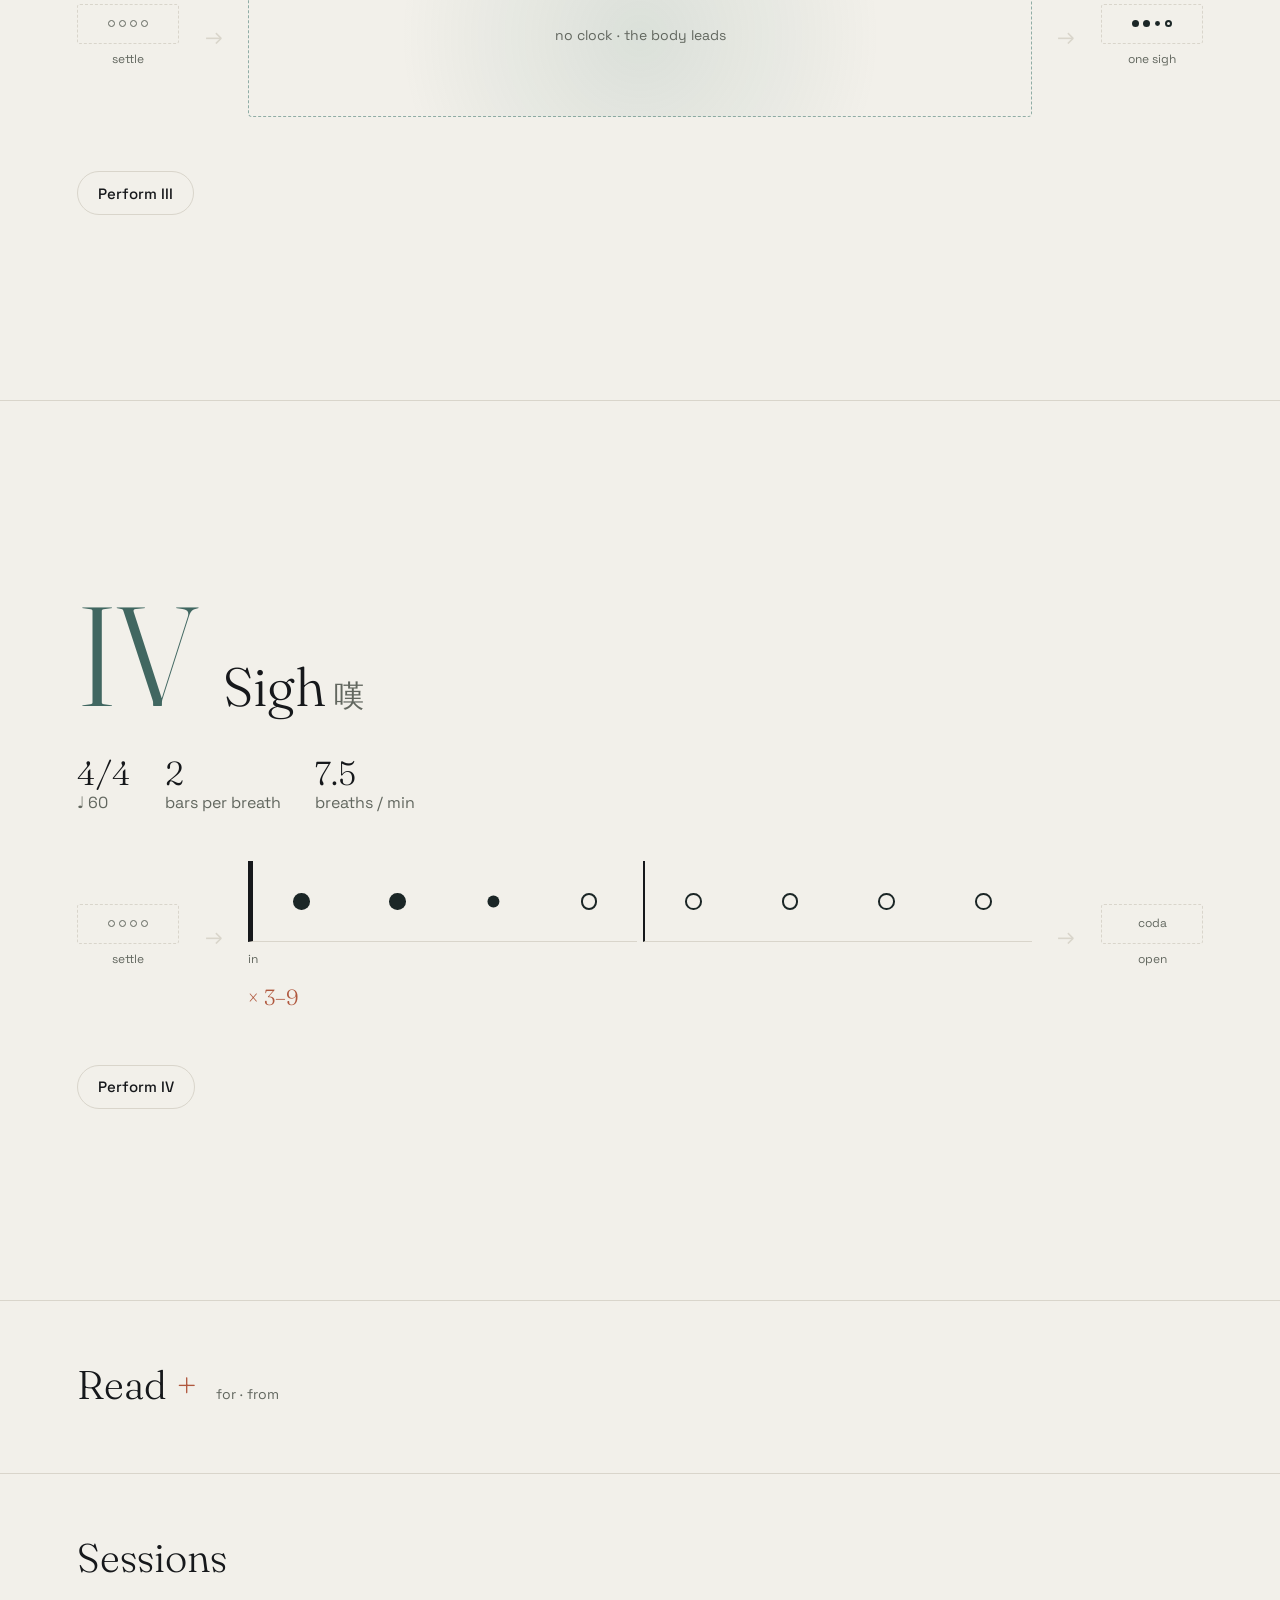
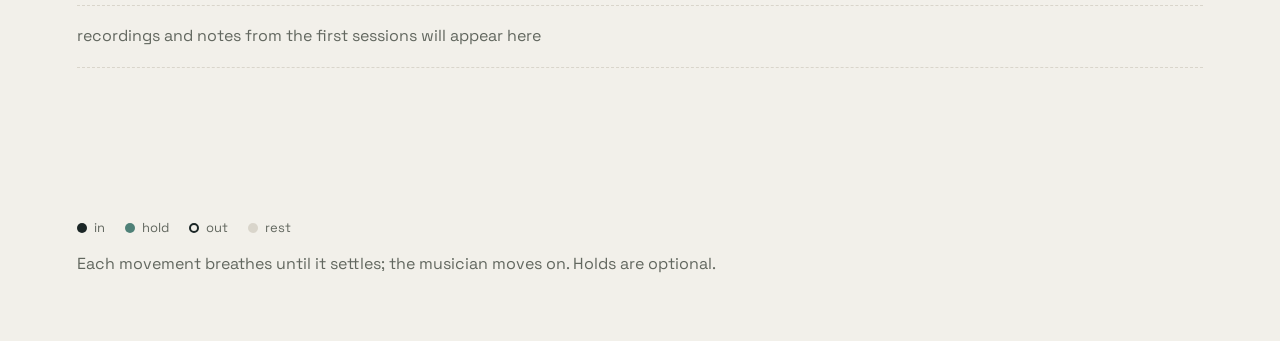
==== commit 46415e3d: "Breath: tighter Read text, more air Updated styling and content for breath section." ====
--- a/breath/index.html
+++ b/breath/index.html
@@ -74,10 +74,10 @@
 .rd details summary::-webkit-details-marker{display:none}.rd .nm{font-size:clamp(26px,3.4vw,40px)}
 .rd .nm::after{content:" +";color:var(--acc)}.rd details[open] .nm::after{content:" −"}
 .rd .hint{color:var(--mute);font-size:14px}
-.rrow{display:grid;grid-template-columns:minmax(0,1.1fr) minmax(0,1.4fr) minmax(0,1.8fr);gap:10px 32px;padding:22px 0;border-bottom:1px solid var(--rule)}
+.rrow{display:grid;grid-template-columns:minmax(0,1.2fr) minmax(0,1.3fr) minmax(0,1.5fr);gap:12px clamp(28px,4vw,56px);padding:clamp(26px,4vh,40px) 0;border-bottom:1px solid var(--rule)}
 .rrow:first-child{margin-top:clamp(16px,3vh,28px);border-top:1px solid var(--rule)}
-.rrow b{display:block;font:300 22px/1.2 Fraunces,serif}.rrow small{display:block;color:var(--mute);font-size:13px;margin-top:4px}
-.rrow .lb{display:block;font-size:12px;color:var(--elec);margin-bottom:4px}.rrow p{margin:0;font-size:15px;line-height:1.6}
+.rrow b{display:block;font:300 24px/1.2 Fraunces,serif}.rrow small{display:block;color:var(--mute);font-size:13px;margin-top:4px}
+.rrow .lb{display:block;font-size:12px;color:var(--elec);margin-bottom:4px}.rrow p{margin:0;font-size:15px;line-height:1.7;max-width:34ch}
 .rd .note{color:var(--mute);font-size:14px;margin:22px 0 10px}
 .src{color:var(--mute);font-size:13px;padding-left:20px;margin:0}.src a{color:var(--mute)}.src a:hover{color:var(--ink)}
 @media(max-width:800px){.rrow{grid-template-columns:minmax(0,1fr)}}
@@ -101,7 +101,7 @@
 </style>
 </head>
 <body>
-<a class="home" href="/#work" aria-label="Back" title="Back" onclick="if(document.referrer.indexOf(location.origin)===0&&history.length>1){history.back();return false}">←</a>
+<a class="home" href="/#work" aria-label="Back" title="Back" onclick="return goBack()">←</a>
 <header class="pg" id="top">
   <h1>Breath <span>息</span></h1>
   <p class="sub" data-en="Still Air · four movements for piano, electronics and a breathing room" data-zh="靜氣 · 為鋼琴、電子聲音與呼吸的房間而寫的四個樂章"></p>
@@ -111,9 +111,9 @@
 <main id="mvs"></main>
 <section class="pg mv rd" id="read" aria-label="Read" style="min-height:auto">
   <details>
-    <summary><span class="nm" data-en="Read" data-zh="閱讀"></span><span class="hint" data-en="each breath: what it is for, where it comes from" data-zh="每種呼吸：為何而用，從何而來"></span></summary>
+    <summary><span class="nm" data-en="Read" data-zh="閱讀"></span><span class="hint" data-en="for · from" data-zh="為何 · 從何"></span></summary>
     <div id="rdlist"></div>
-    <p class="note" data-en="This is music, not treatment. Holds are optional; if you feel dizzy or tight, breathe your own way." data-zh="這是音樂，不是治療。屏息可選；若頭暈或胸悶，用自己的方式呼吸。"></p>
+    <p class="note" data-en="Music, not treatment. Holds are optional; if dizzy, breathe your own way." data-zh="是音樂，不是治療。屏息可選；頭暈就用自己的方式呼吸。"></p>
     <ol class="src" id="rdsrc"></ol>
   </details>
 </section>
@@ -375,32 +375,28 @@
 $("mvs").innerHTML = MV.map(movementPage).join("");
 // Read: each breath, what it is for, where it comes from
 const READ = [
-  { n: "", name: "Room 室", m: ["natural breath, no count", "自然呼吸，不計數"],
-    f: ["Arriving. No count, only noticing the breath that is already there.", "到場。不計數，只是覺察已經在發生的呼吸。"],
-    o: ["Breath awareness in meditation; 數息, the Buddhist practice of counting breaths, begins here.", "源自冥想中的覺察呼吸；佛教的數息由此開始。"] },
-  { n: "I", name: "Tide 潮", m: ["resonance breathing · in 4, out 6 · about 6 a minute", "共振呼吸 · 吸4 吐6 · 每分鐘約六次"],
-    f: ["Slows the breath to the rate where heart rhythm and breathing rise and fall together; the longer exhale settles.", "把呼吸放慢到心跳節律與呼吸同起同落的速度；較長的吐氣讓人安定。"],
-    o: ["Heart-rate-variability biofeedback research [1]; slow breathing under ten a minute is linked to calmer states [2]. Rosary prayer and yoga mantras fall near the same rate [3]. Humming on the exhale is bhramari, a yoga breath.",
-        "心率變異度生物回饋研究 [1]；每分鐘少於十次的慢呼吸與較平靜的狀態相關 [2]。玫瑰經祈禱與瑜伽咒語的節奏也接近這個速度 [3]。吐氣時哼鳴，即瑜伽的蜂鳴呼吸（bhramari）。"] },
-  { n: "II", name: "Square 方", m: ["box breathing · in, hold, out, rest · 4 each", "方形呼吸 · 吸、屏、吐、歇 · 各四拍"],
-    f: ["An even count that steadies attention. The hold is always optional.", "均等的拍數，讓注意力穩定。屏息永遠可選。"],
-    o: ["Equal-ratio breathing in yoga (sama vritti); widely taught in military and first-responder stress training. Its evidence is thinner: in a 2023 trial it lifted mood less than the exhale-led sigh [5].",
-        "瑜伽中的等長呼吸（sama vritti）；也廣泛用於軍警與急救人員的壓力訓練。證據較少：2023 年一項試驗中，它對情緒的幫助不及以吐氣為主的嘆息 [5]。"] },
-  { n: "III", name: "Still Air 靜氣", m: ["no clock · the body leads", "無時鐘 · 由身體引領"],
-    f: ["Steering stops. Each body keeps its own pace, and the electronics follow one listener's heartbeat.", "不再引導。每個身體保持自己的步調，電子聲音跟隨一位聽眾的心跳。"],
-    o: ["Biofeedback turned around: the body steers the sound, not the other way round. Zhuangzi: 真人之息以踵, the true person breathes from the heels.",
-        "反轉的生物回饋：是身體引導聲音，而非相反。莊子：「真人之息以踵」。"] },
-  { n: "IV", name: "Sigh 嘆", m: ["physiological sigh · two inhales, one long exhale", "生理嘆息 · 兩次吸氣，一次長吐"],
-    f: ["A reset the body already makes on its own; it ends on a long exhale and brings everyone back.", "身體本來就會自行做的重新調整；以一個長長的吐氣結束，把大家帶回來。"],
-    o: ["Respiratory physiology: sighs reopen the lungs every few minutes [4]. Practised five minutes a day, cyclic sighing lifted mood most in a 2023 trial [5].",
-        "呼吸生理學：嘆息每隔幾分鐘重新撐開肺部 [4]。2023 年一項試驗中，每天練習五分鐘的循環嘆息對情緒的改善最大 [5]。"] }
+  { n: "", name: "Room 室", m: ["natural breath", "自然呼吸"],
+    f: ["Arrive. Just notice.", "到場，只是覺察。"],
+    o: ["Breath awareness in meditation; Buddhist 數息.", "冥想的覺察呼吸；佛教數息。"] },
+  { n: "I", name: "Tide 潮", m: ["in 4 · out 6 · about 6 a minute", "吸4 吐6 · 每分鐘約六次"],
+    f: ["Heart and breath rise together. The long exhale settles.", "心跳與呼吸同起同落，長吐氣讓人安定。"],
+    o: ["HRV biofeedback [1]; slow breathing [2]; the pace of rosary and mantra [3]; bhramari, the humming breath.", "心率變異度回饋 [1]；慢呼吸 [2]；玫瑰經與咒語的節奏 [3]；蜂鳴呼吸。"] },
+  { n: "II", name: "Square 方", m: ["in · hold · out · rest, 4 each", "吸 · 屏 · 吐 · 歇，各四拍"],
+    f: ["An even count steadies attention.", "均等的拍數，穩住注意力。"],
+    o: ["Yoga's sama vritti; military stress training. Weaker evidence than the sigh [5].", "瑜伽等長呼吸；軍警壓力訓練。證據不及嘆息 [5]。"] },
+  { n: "III", name: "Still Air 靜氣", m: ["no clock", "無時鐘"],
+    f: ["Each body keeps its own pace. Sound follows one heartbeat.", "各自的步調，聲音跟隨一顆心跳。"],
+    o: ["Biofeedback reversed. Zhuangzi: 真人之息以踵.", "反轉的生物回饋。莊子：真人之息以踵。"] },
+  { n: "IV", name: "Sigh 嘆", m: ["two inhales, one long exhale", "兩次吸氣，一次長吐"],
+    f: ["The body's own reset. It brings everyone back.", "身體自有的重置，把大家帶回來。"],
+    o: ["Sighs reopen the lungs [4]; the largest mood lift in a 2023 trial [5].", "嘆息重新撐開肺部 [4]；2023 年試驗中情緒改善最大 [5]。"] }
 ];
 const SRC = [
-  ["Lehrer & Gevirtz (2014), Heart rate variability biofeedback: how and why does it work?", "https://pmc.ncbi.nlm.nih.gov/articles/PMC4104929/"],
-  ["Zaccaro et al. (2018), How breath-control can change your life", "https://www.frontiersin.org/journals/human-neuroscience/articles/10.3389/fnhum.2018.00353/full"],
-  ["Bernardi et al. (2001), Rosary prayer and yoga mantras, BMJ", "https://doi.org/10.1136/bmj.323.7327.1446"],
-  ["Li et al. (2016), The peptidergic control circuit for sighing, Nature", "https://doi.org/10.1038/nature16964"],
-  ["Balban et al. (2023), Brief structured respiration practices, Cell Reports Medicine", "https://pmc.ncbi.nlm.nih.gov/articles/PMC9873947/"]
+  ["Lehrer & Gevirtz 2014 · HRV biofeedback", "https://pmc.ncbi.nlm.nih.gov/articles/PMC4104929/"],
+  ["Zaccaro et al. 2018 · slow breathing", "https://www.frontiersin.org/journals/human-neuroscience/articles/10.3389/fnhum.2018.00353/full"],
+  ["Bernardi et al. 2001 · rosary and mantra", "https://doi.org/10.1136/bmj.323.7327.1446"],
+  ["Li et al. 2016 · the sigh circuit", "https://doi.org/10.1038/nature16964"],
+  ["Balban et al. 2023 · cyclic sighing", "https://pmc.ncbi.nlm.nih.gov/articles/PMC9873947/"]
 ];
 $("rdlist").innerHTML = READ.map(r => `<div class="rrow"><div><b>${r.n ? r.n + " · " : ""}${r.name}</b><small>${T(r.m[0], r.m[1])}</small></div>
   <p><span class="lb">${T("for", "為何")}</span>${T(r.f[0], r.f[1])}</p><p><span class="lb">${T("from", "從何而來")}</span>${T(r.o[0], r.o[1])}</p></div>`).join("");
@@ -486,6 +482,11 @@
   try { P.lock = await navigator.wakeLock.request("screen"); } catch (e) {}
   cancelAnimationFrame(P.raf); P.last = performance.now(); P.raf = requestAnimationFrame(frame);
 }
+function goBack() {
+  if (!$("pf").hidden) { closePerform(); return false; }
+  if (document.referrer.indexOf(location.origin) === 0 && history.length > 1) { history.back(); return false; }
+  return true;
+}
 function closePerform() {
   P.playing = false; $("pf").hidden = true; cancelAnimationFrame(P.raf); if (P.g) P.g.gain.value = 0;
   try { if (document.fullscreenElement) document.exitFullscreen(); } catch (e) {}
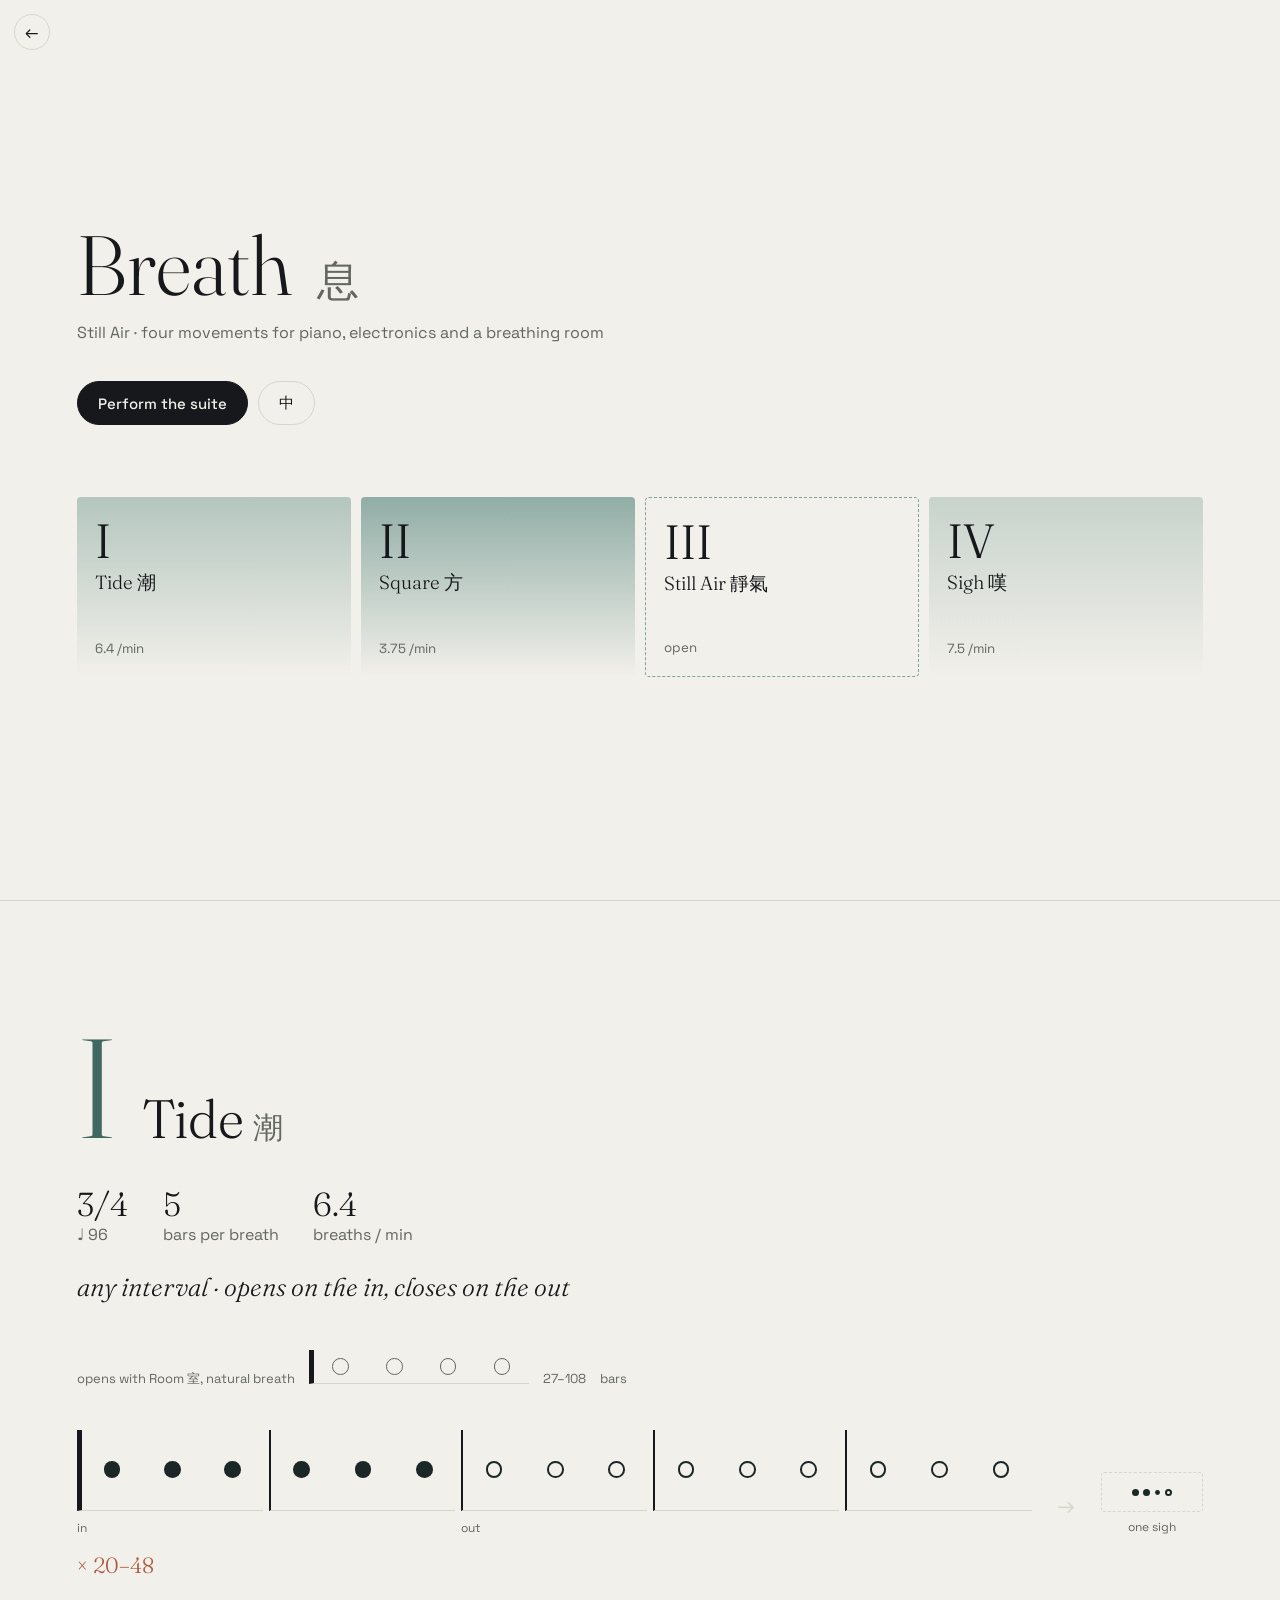
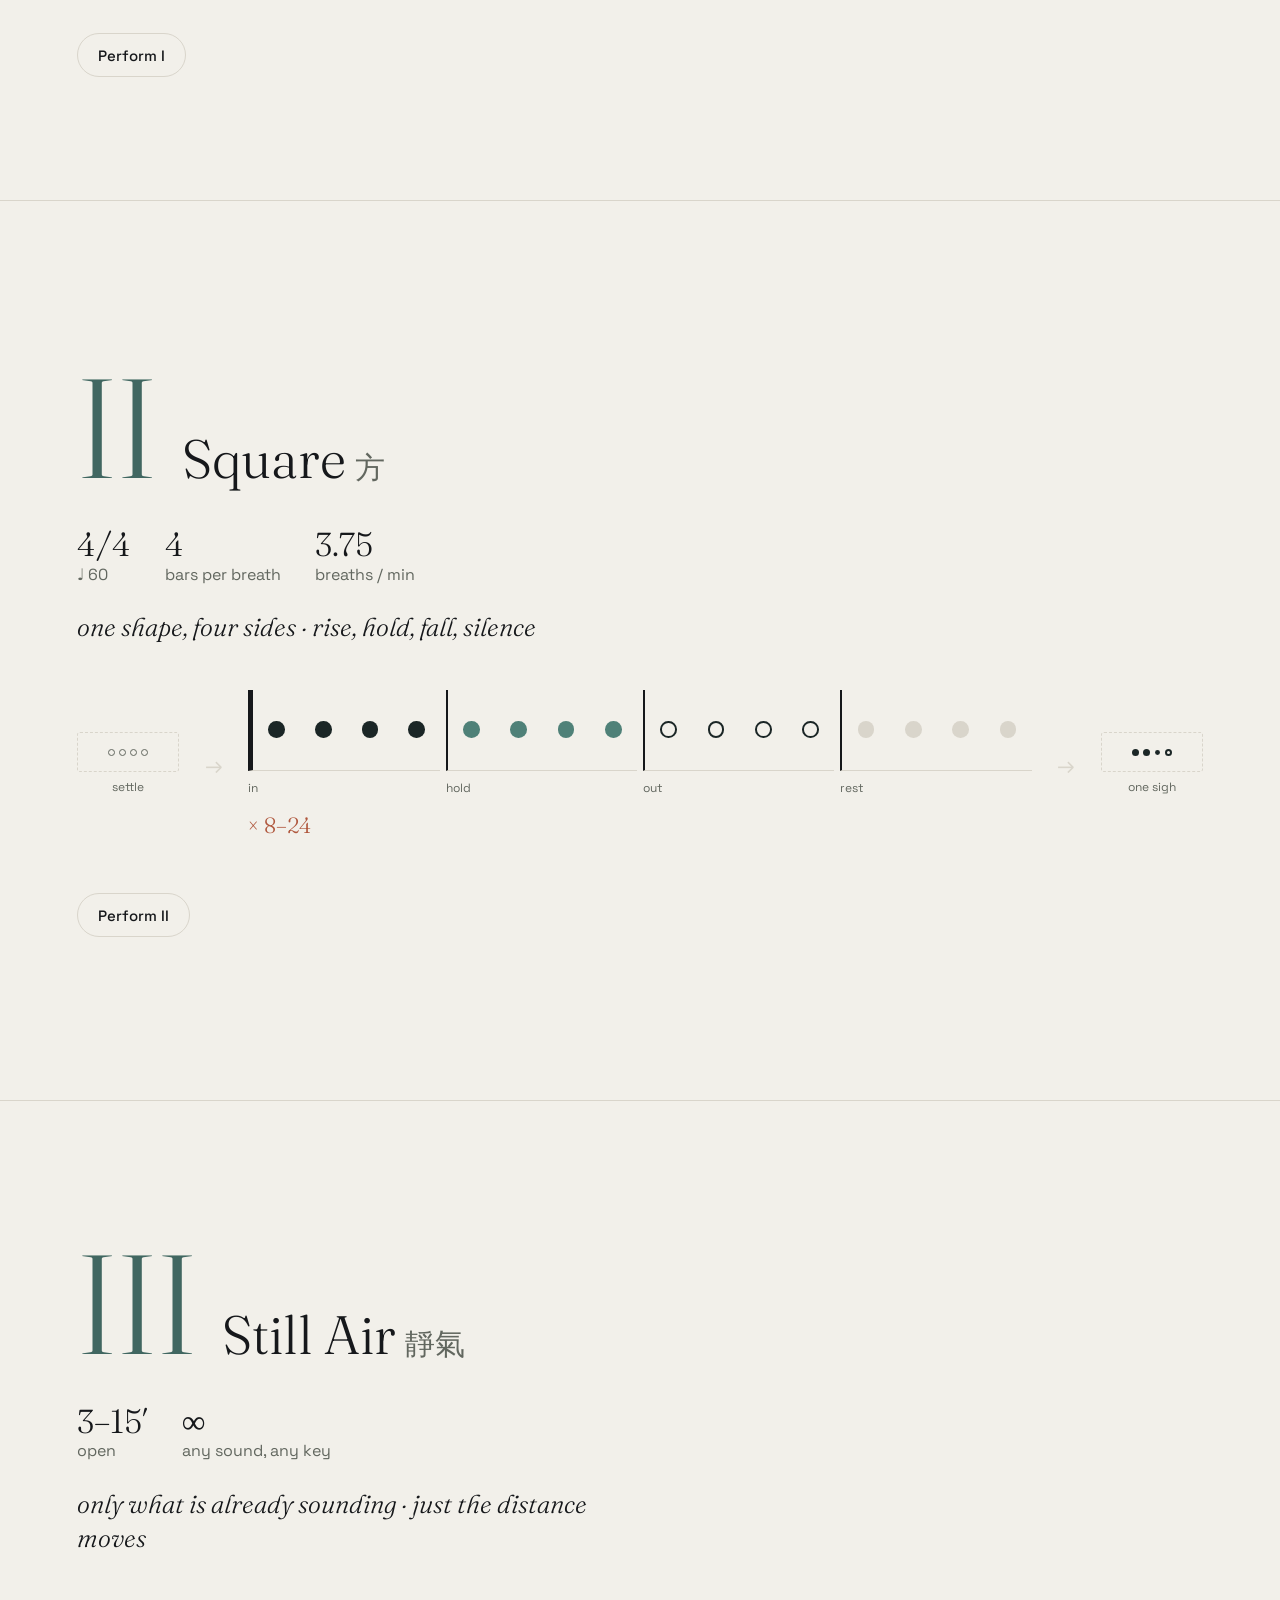
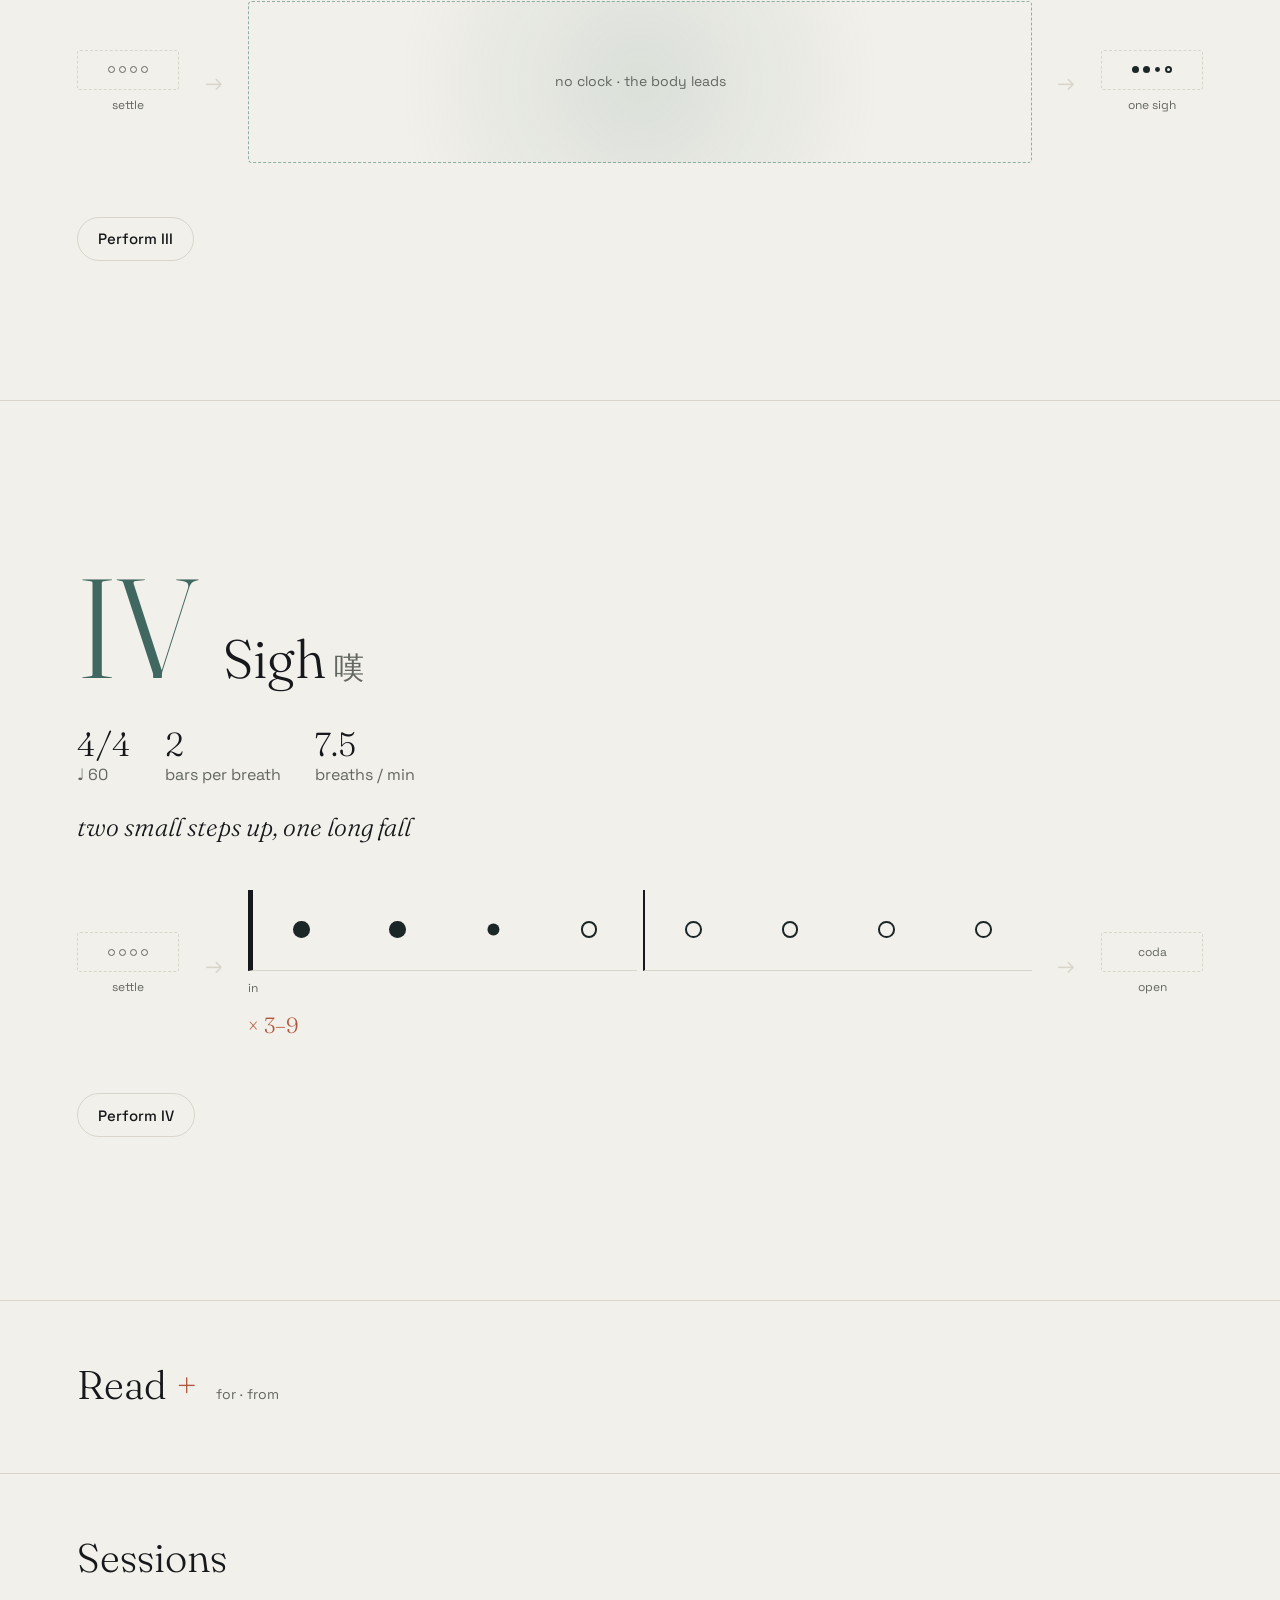
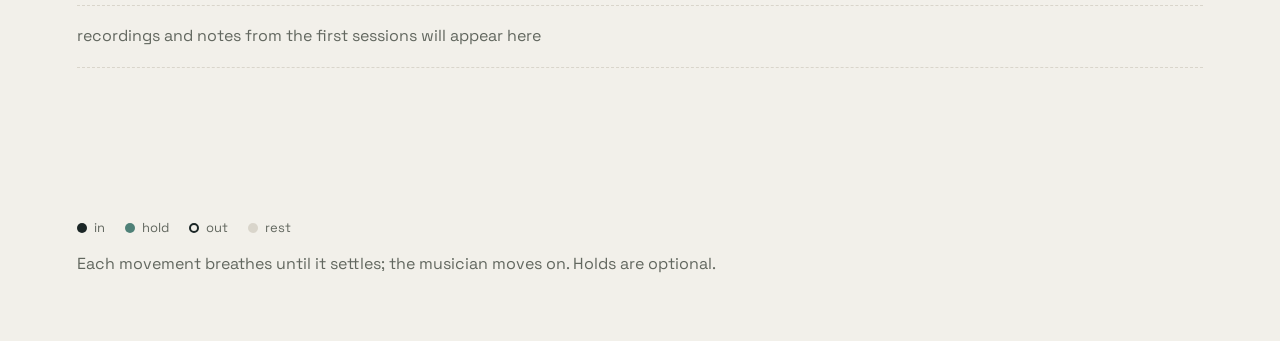
==== commit 2f26f652: "Breath: relations instead of pitches, one motion per movement" ====
--- a/breath/index.html
+++ b/breath/index.html
@@ -43,6 +43,7 @@
 .num{font:300 clamp(64px,11vw,150px)/.9 Fraunces,serif;color:color-mix(in srgb,var(--elec) 75%,var(--ink))}
 .nm{font:300 clamp(30px,4.4vw,54px)/1 Fraunces,serif}.nm span{color:var(--mute);font-size:.55em;margin-left:.3em}
 .facts{display:flex;flex-wrap:wrap;gap:8px 34px;margin:clamp(20px,4vh,40px) 0 clamp(26px,5vh,54px);color:var(--mute)}
+.rel{font:italic 300 clamp(19px,2vw,26px)/1.35 Fraunces,serif;color:var(--ink);margin:calc(-1 * clamp(10px,2.5vh,30px)) 0 clamp(26px,5vh,48px);max-width:34ch;word-break:keep-all}
 .facts b{display:block;font:300 clamp(24px,2.6vw,34px)/1.1 Fraunces,serif;color:var(--ink)}
 .flow{display:flex;align-items:center;gap:clamp(10px,2vw,26px)}
 .side{flex:none;width:clamp(56px,8vw,110px);display:flex;flex-direction:column;gap:6px;align-items:center;color:var(--mute);font-size:12px}
@@ -77,7 +78,7 @@
 .rrow{display:grid;grid-template-columns:minmax(0,1.2fr) minmax(0,1.3fr) minmax(0,1.5fr);gap:12px clamp(28px,4vw,56px);padding:clamp(26px,4vh,40px) 0;border-bottom:1px solid var(--rule)}
 .rrow:first-child{margin-top:clamp(16px,3vh,28px);border-top:1px solid var(--rule)}
 .rrow b{display:block;font:300 24px/1.2 Fraunces,serif}.rrow small{display:block;color:var(--mute);font-size:13px;margin-top:4px}
-.rrow .lb{display:block;font-size:12px;color:var(--elec);margin-bottom:4px}.rrow p{margin:0;font-size:15px;line-height:1.7;max-width:34ch}
+.rrow .lb{display:block;font-size:12px;color:var(--elec);margin-bottom:4px}.rrow p{margin:0;font-size:15px;line-height:1.7;max-width:34ch;word-break:keep-all;overflow-wrap:anywhere}
 .rd .note{color:var(--mute);font-size:14px;margin:22px 0 10px}
 .src{color:var(--mute);font-size:13px;padding-left:20px;margin:0}.src a{color:var(--mute)}.src a:hover{color:var(--ink)}
 @media(max-width:800px){.rrow{grid-template-columns:minmax(0,1fr)}}
@@ -329,10 +330,10 @@
 let lang = "en";
 const PZ = { in: "吸", "top-up": "再吸", hold: "屏", out: "吐", rest: "歇", free: "自然" };
 const MV = [
-  { k: "m1", n: "I", main: "Tide", zh: "潮", rate: "6.4", alpha: "38%" },
-  { k: "m2", n: "II", main: "Square", zh: "方", rate: "3.75", alpha: "60%" },
-  { k: "m3", n: "III", main: "Still Air", zh: "靜氣", rate: "", alpha: "0%" },
-  { k: "m4", n: "IV", main: "Sigh", zh: "嘆", rate: "7.5", alpha: "26%" }
+  { k: "m1", n: "I", main: "Tide", zh: "潮", rate: "6.4", alpha: "38%", rel: ["any interval · opens on the in, closes on the out", "任何音程 · 吸氣時張開，吐氣時收合"] },
+  { k: "m2", n: "II", main: "Square", zh: "方", rate: "3.75", alpha: "60%", rel: ["one shape, four sides · rise, hold, fall, silence", "一個形狀，四邊 · 升、持、降、靜"] },
+  { k: "m3", n: "III", main: "Still Air", zh: "靜氣", rate: "", alpha: "0%", rel: ["only what is already sounding · just the distance moves", "只用已在響的聲音 · 只有距離在動"] },
+  { k: "m4", n: "IV", main: "Sigh", zh: "嘆", rate: "7.5", alpha: "26%", rel: ["two small steps up, one long fall", "兩小步向上，一次長長落下"] }
 ];
 const T = (en, zh) => `<span data-en="${en}" data-zh="${zh}"></span>`;
 const secOf = (k, name) => TLB.PIECES[k].sections.find(s => s.name === name);
@@ -357,7 +358,7 @@
   let body, facts;
   if (main.untimed) {
     body = `<div class="field">${T("no clock · the body leads", "無時鐘 · 由身體引領")}</div>`;
-    facts = `<div><b>${Math.round(src.min / 60)}–${Math.round(src.max / 60)}′</b>${T("open", "開放")}</div><div><b>A♭ B♭ C E♭ F</b>${T("pitches to draw from", "可用音")}</div>`;
+    facts = `<div><b>${Math.round(src.min / 60)}–${Math.round(src.max / 60)}′</b>${T("open", "開放")}</div><div><b>∞</b>${T("any sound, any key", "任何聲音，任何調")}</div>`;
   } else {
     body = breathBars(src) + `<div class="rep">× ${src.min}–${src.max}</div>`;
     facts = `<div><b>${src.meter}/4</b>♩ ${src.bpm}</div><div><b>${src.bpb / src.meter}</b>${T("bars per breath", "小節／每次呼吸")}</div><div><b>${m.rate}</b>${T("breaths / min", "每分鐘呼吸")}</div>`;
@@ -368,7 +369,7 @@
   const flow = `<div class="flow">${first.name.indexOf("Settle") === 0 ? settleMini + arrow : ""}<div class="main">${body}</div>${last.name === "Out" ? arrow + sighMini : last.name === "Coda" ? arrow + `<div class="side"><div class="mini">${T("coda", "尾聲")}</div>${T("open", "開放")}</div>` : ""}</div>`;
   return `<section class="pg mv" id="${m.k}" aria-label="${m.n} ${m.main}">
     <div class="mh"><span class="num">${m.n}</span><span class="nm">${m.main}<span>${m.zh}</span></span></div>
-    <div class="facts">${facts}</div>${before}${flow}
+    <div class="facts">${facts}</div><p class="rel">${T(m.rel[0], m.rel[1])}</p>${before}${flow}
     <div class="pact"><button data-play="${m.k}" data-en="Perform ${m.n}" data-zh="演出 ${m.n}"></button></div></section>`;
 }
 $("idx").innerHTML = MV.map(m => `<a class="tile${m.k === "m3" ? " open" : ""}" style="--a:${m.alpha}" href="#${m.k}"><b>${m.n}</b><span>${m.main} ${m.zh}</span><small>${m.rate ? m.rate + " /min" : "open"}</small></a>`).join("");
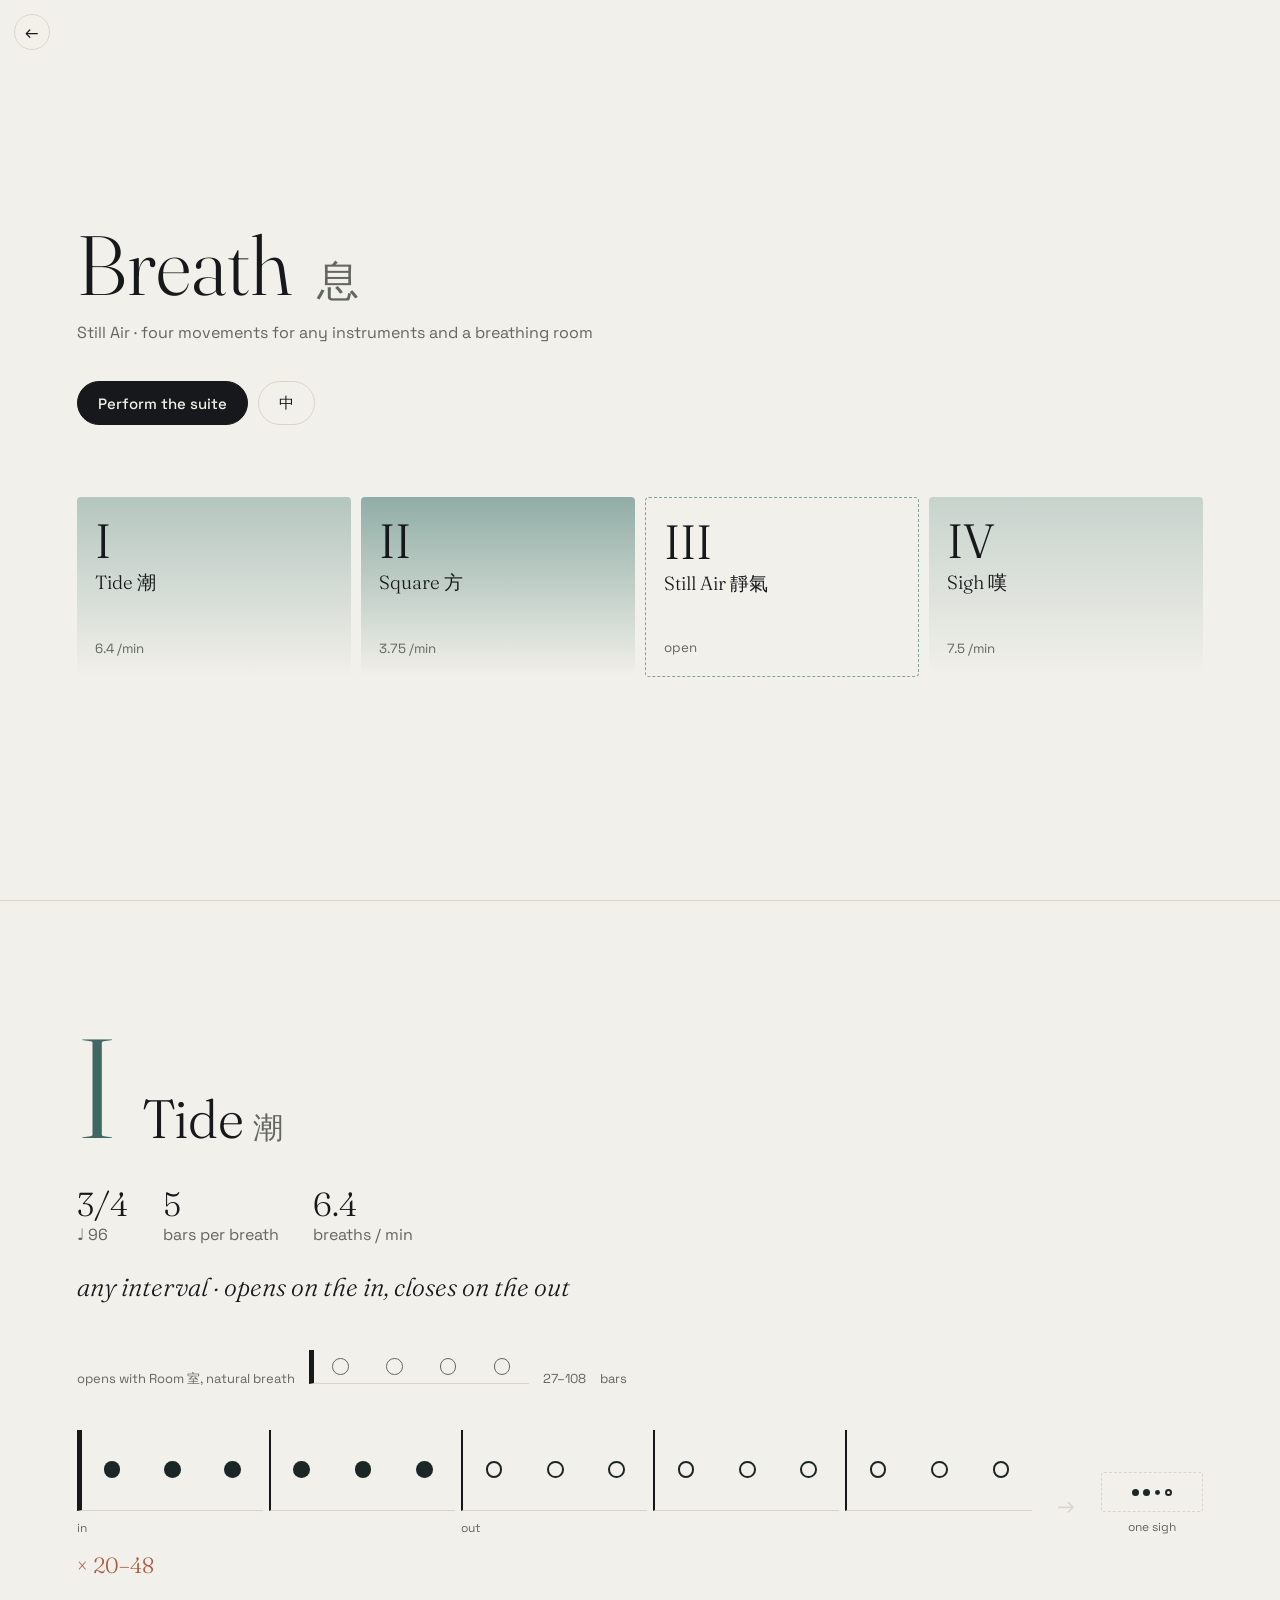
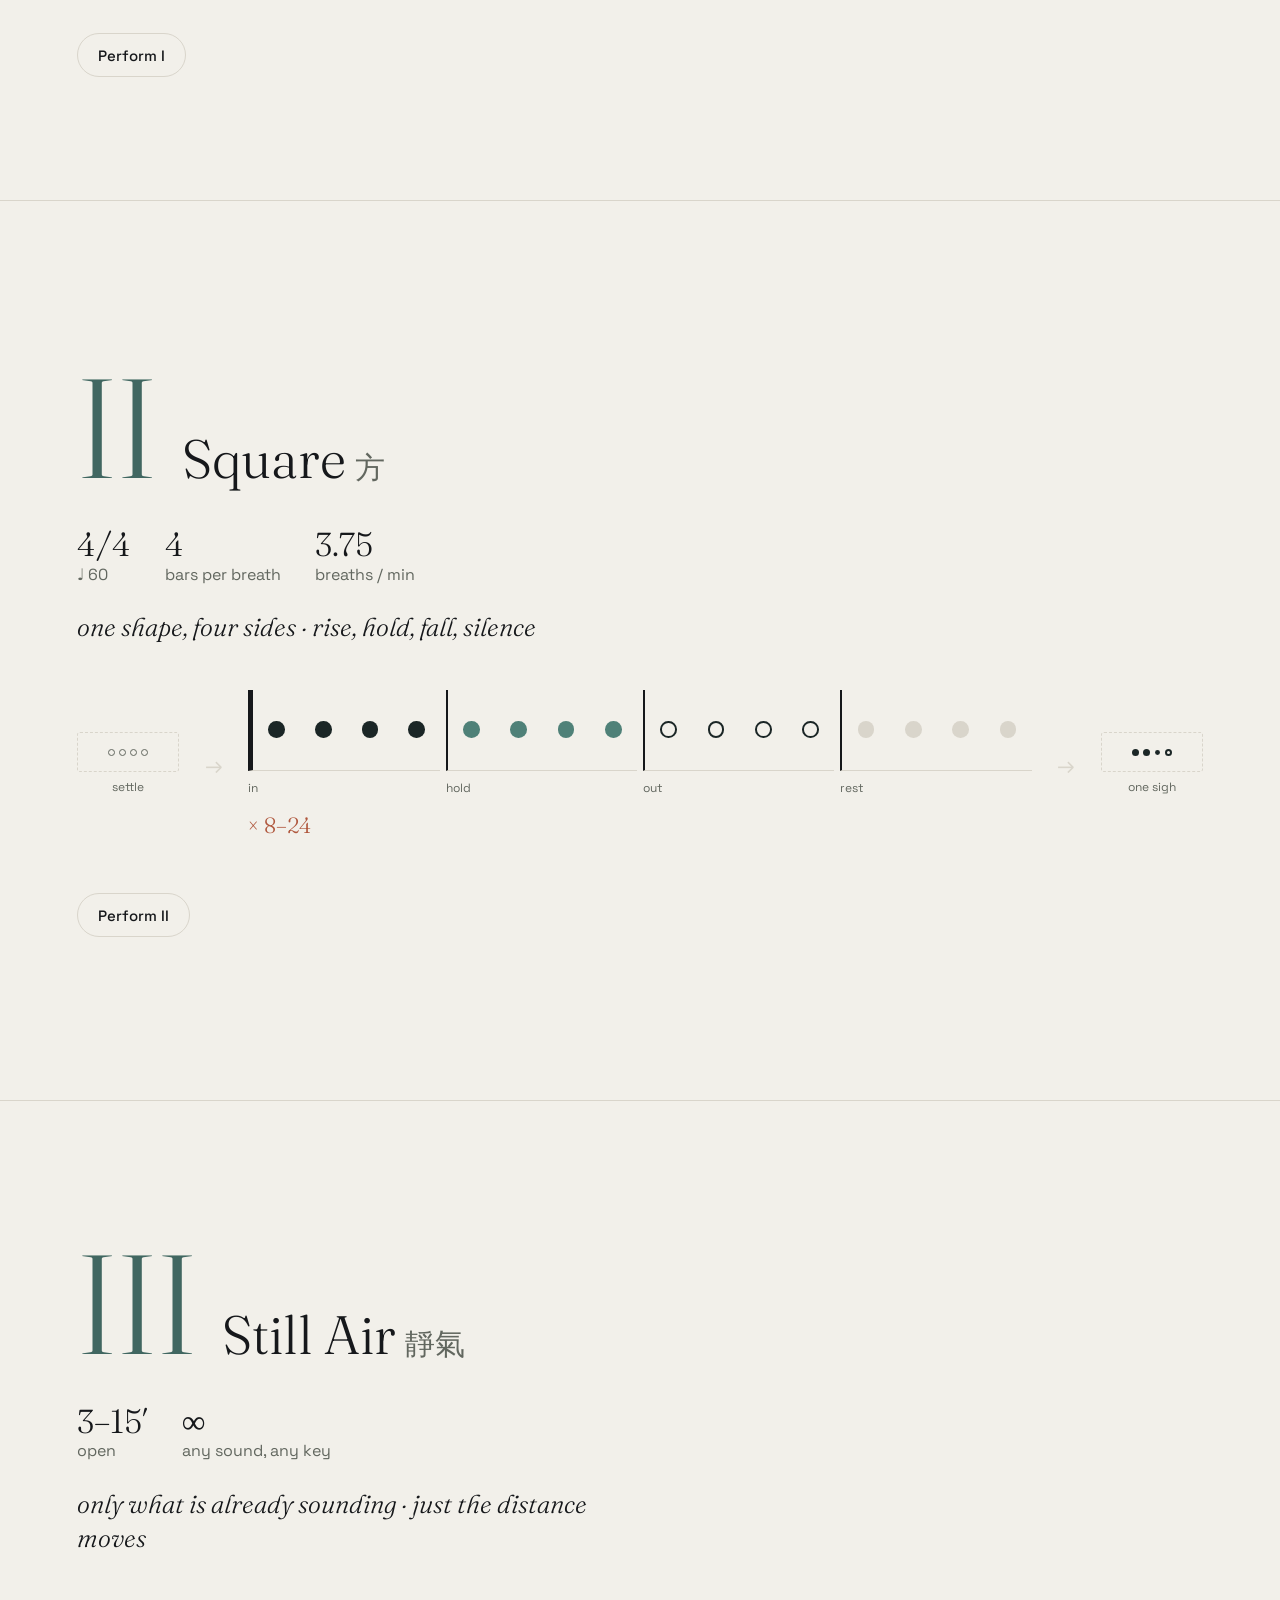
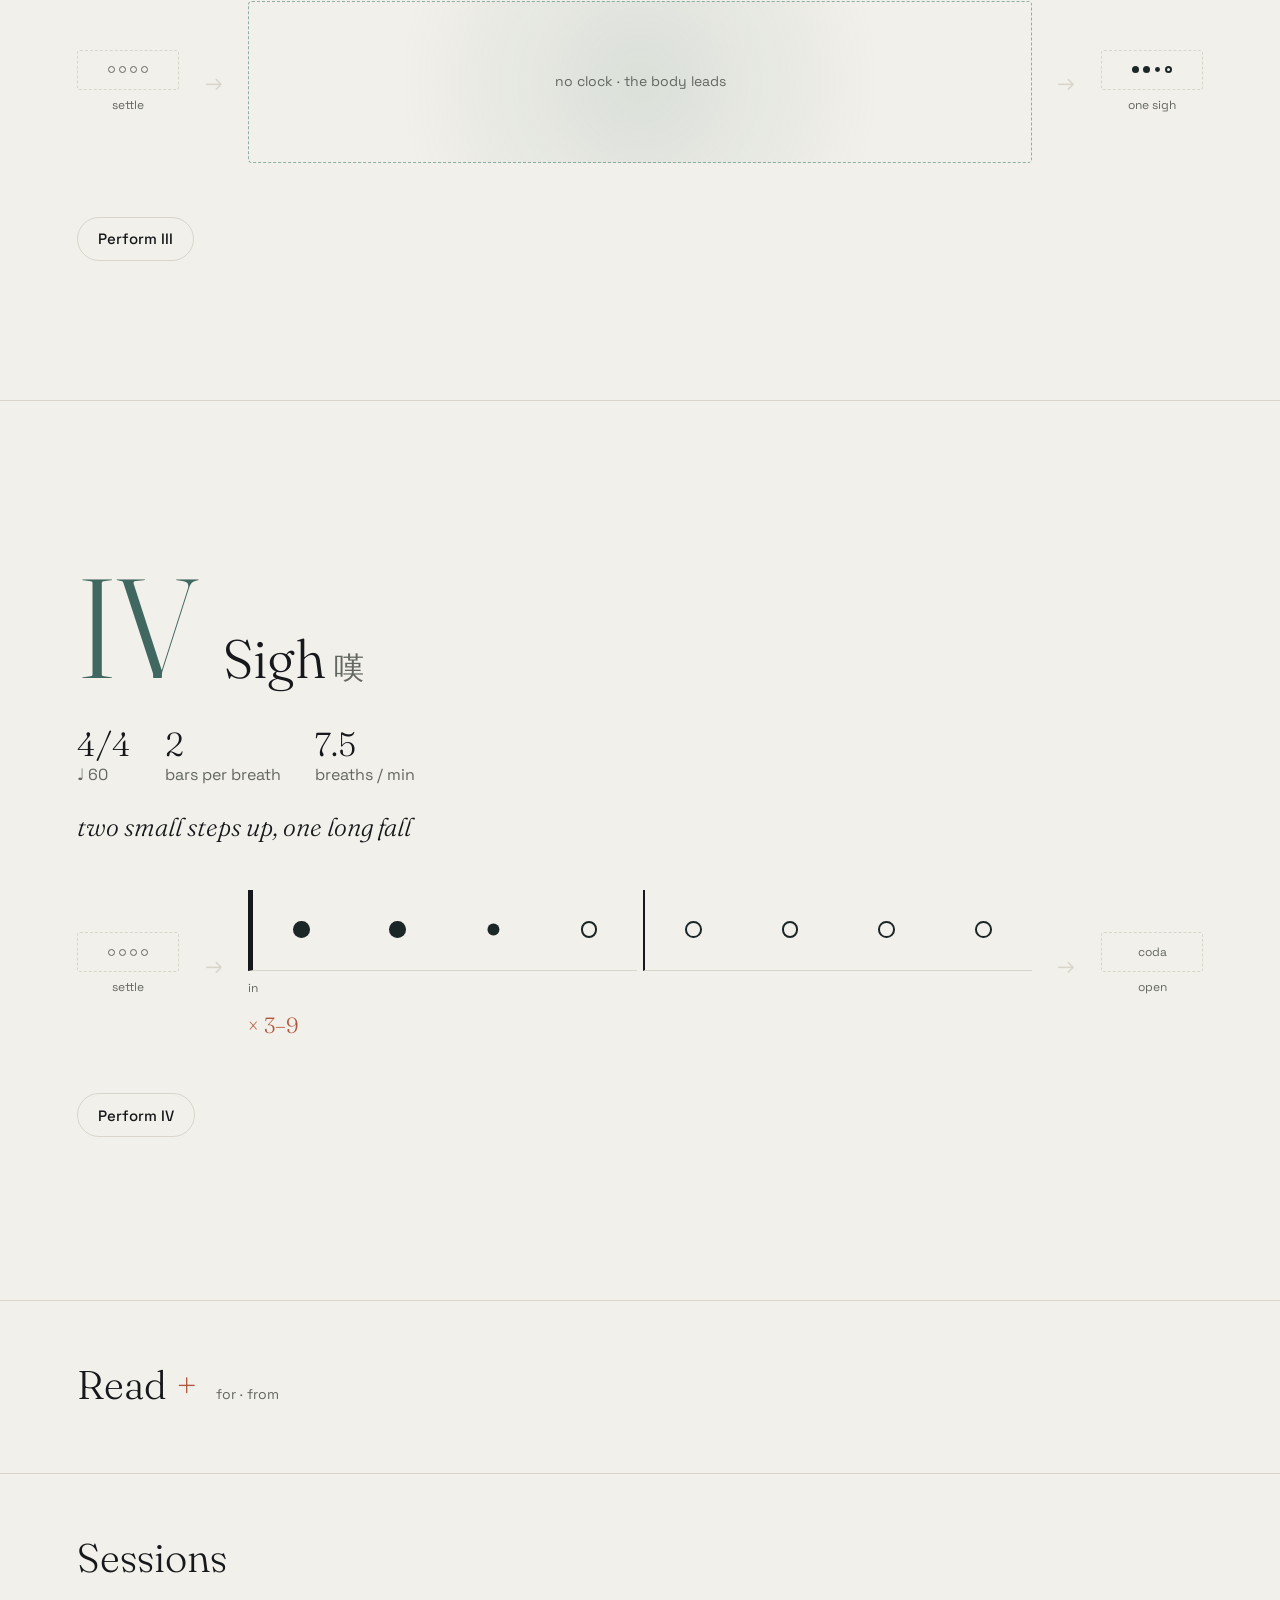
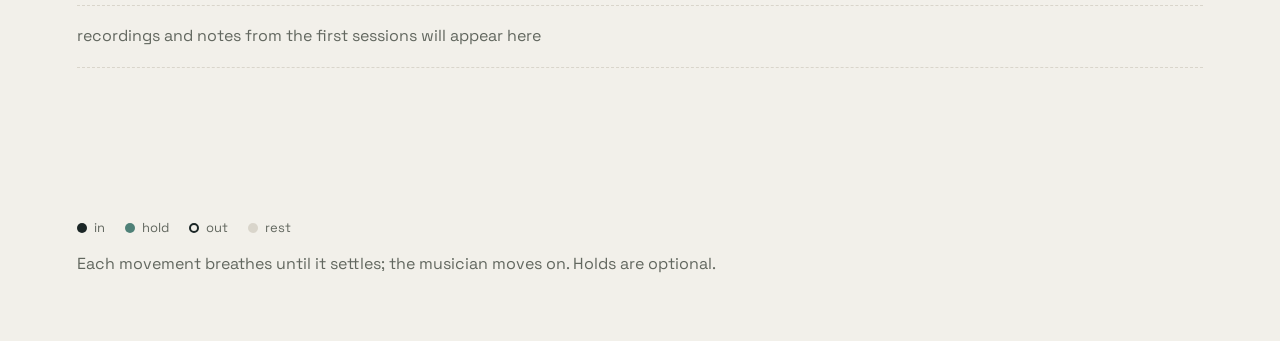
==== commit efd87d55: "Breath: for any instruments" ====
--- a/breath/index.html
+++ b/breath/index.html
@@ -105,7 +105,7 @@
 <a class="home" href="/#work" aria-label="Back" title="Back" onclick="return goBack()">←</a>
 <header class="pg" id="top">
   <h1>Breath <span>息</span></h1>
-  <p class="sub" data-en="Still Air · four movements for piano, electronics and a breathing room" data-zh="靜氣 · 為鋼琴、電子聲音與呼吸的房間而寫的四個樂章"></p>
+  <p class="sub" data-en="Still Air · four movements for any instruments and a breathing room" data-zh="靜氣 · 為任何樂器與呼吸的房間而寫的四個樂章"></p>
   <div class="ctl"><button class="go" id="bSuite" data-en="Perform the suite" data-zh="演出全曲"></button><button id="bLang" aria-label="Switch language">中</button></div>
   <nav class="idx" id="idx" aria-label="Movements"></nav>
 </header>
